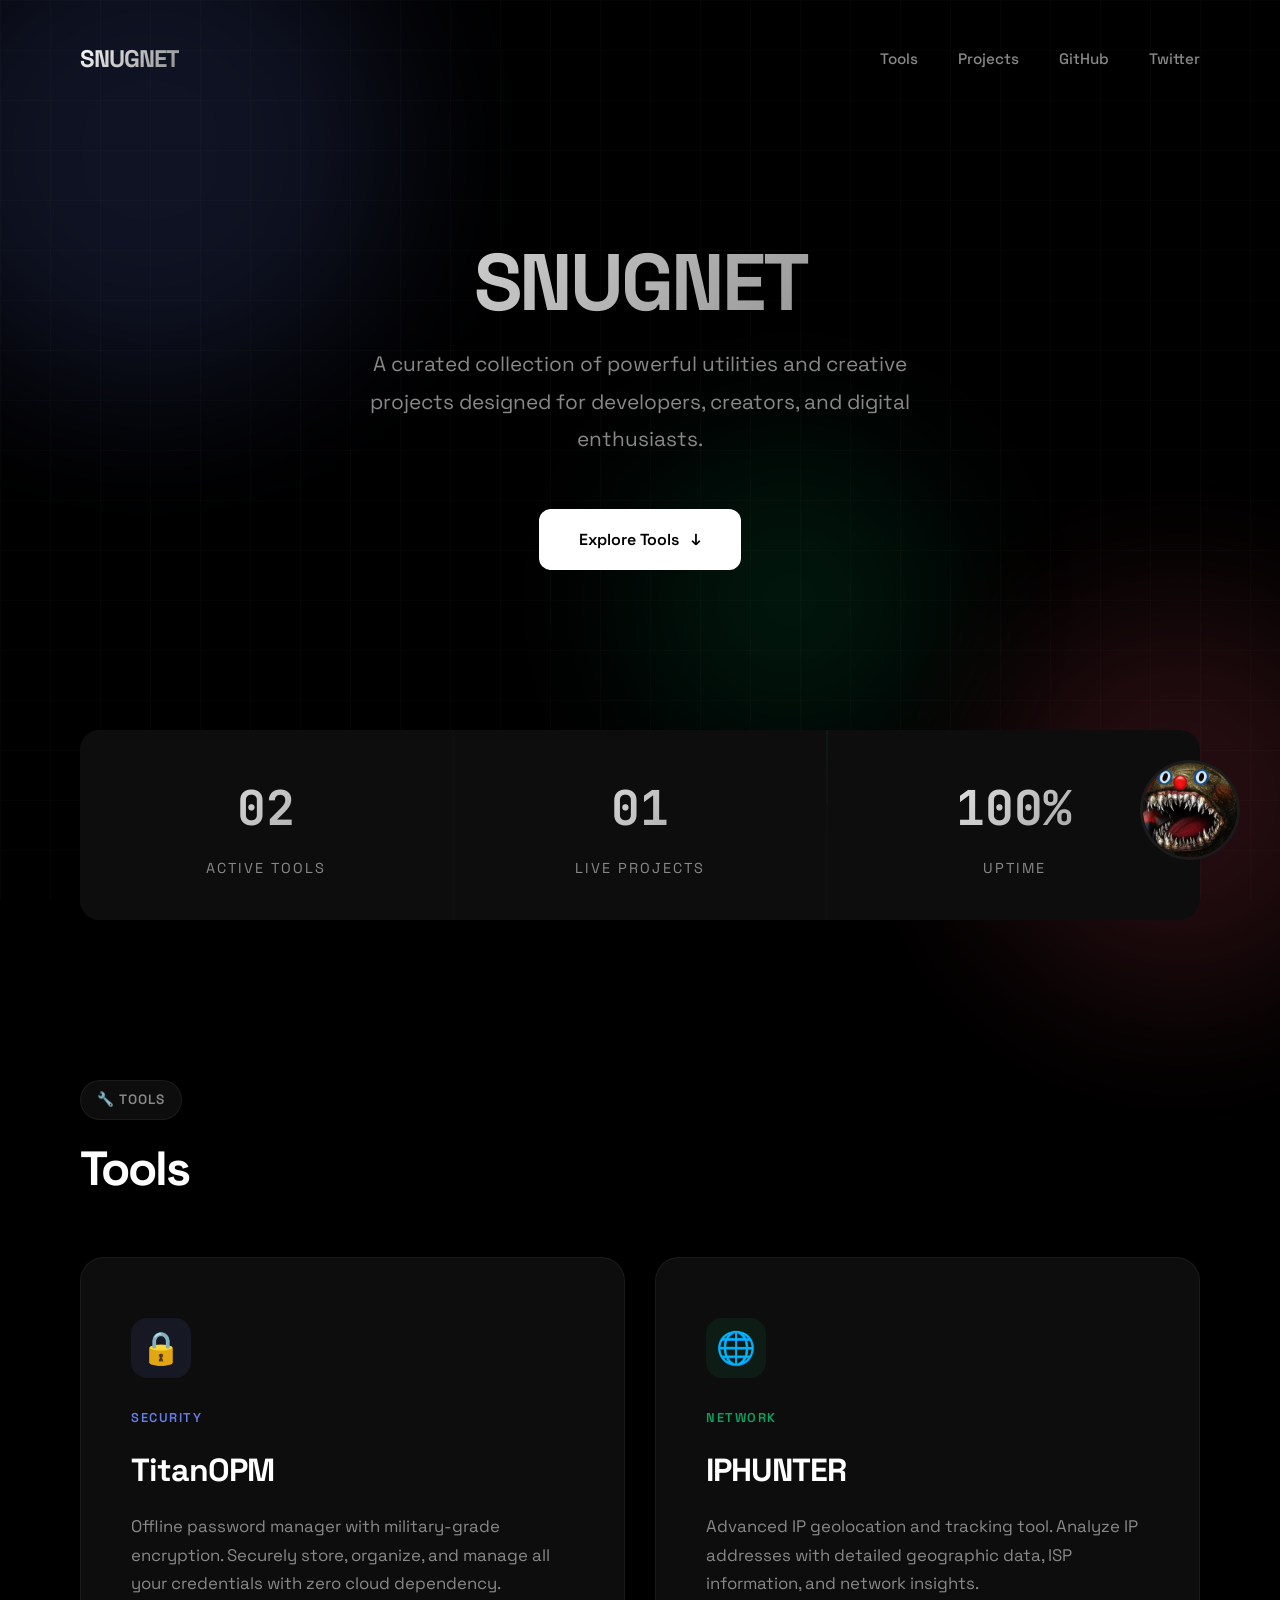
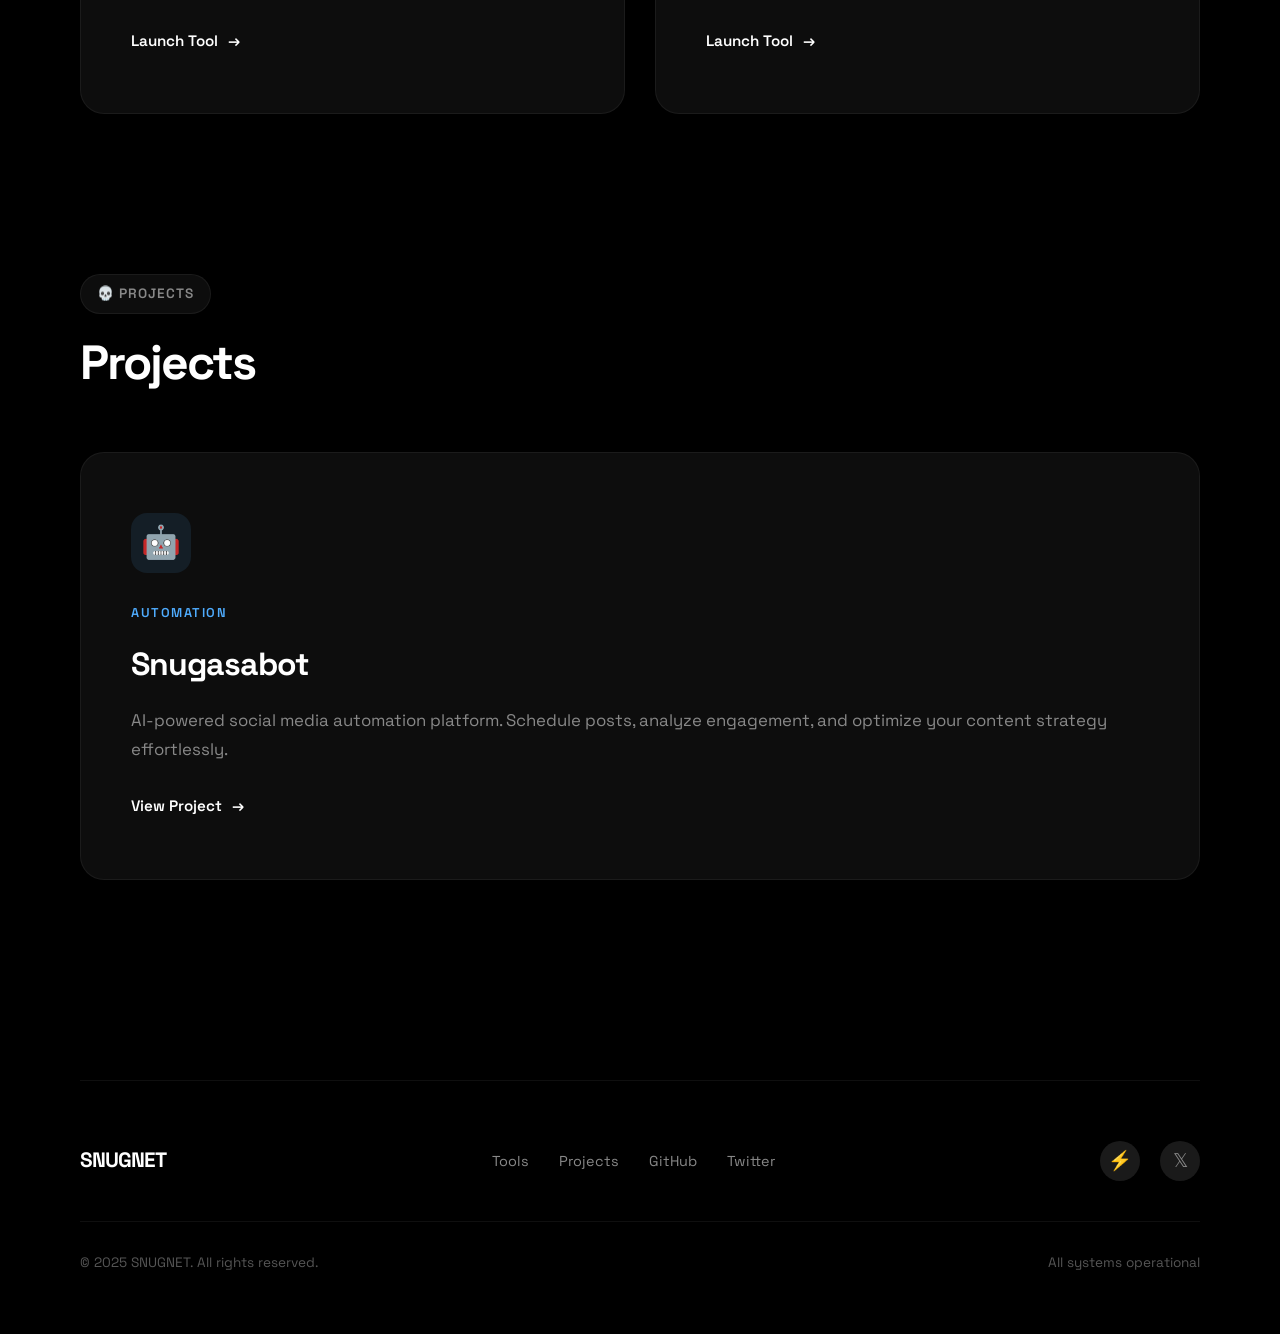
==== index.html @ 14416cef "Initial commit - Snugnet launch" ====
<!DOCTYPE html>
<html lang="en">
<head>
    <meta charset="UTF-8">
    <meta name="viewport" content="width=device-width, initial-scale=1.0">
    <title>SNUGNET</title>
    <link rel="preconnect" href="https://fonts.googleapis.com">
    <link rel="preconnect" href="https://fonts.gstatic.com" crossorigin>
    <link href="https://fonts.googleapis.com/css2?family=Space+Grotesk:wght@300;400;500;600;700&family=JetBrains+Mono:wght@400;600&display=swap" rel="stylesheet">
    <style>
        * {
            margin: 0;
            padding: 0;
            box-sizing: border-box;
        }

        :root {
            --bg: #000000;
            --surface: #0d0d0d;
            --surface-light: #1a1a1a;
            --border: rgba(255, 255, 255, 0.06);
            --text-primary: #ffffff;
            --text-secondary: #888888;
            --text-tertiary: #555555;
            --gradient-blue: linear-gradient(135deg, #667eea 0%, #764ba2 100%);
            --gradient-green: linear-gradient(135deg, #0ba360 0%, #3cba92 100%);
            --gradient-pink: linear-gradient(135deg, #f093fb 0%, #f5576c 100%);
            --gradient-purple: linear-gradient(135deg, #4facfe 0%, #00f2fe 100%);
        }

        @keyframes fadeIn {
            from { opacity: 0; transform: translateY(20px); }
            to { opacity: 1; transform: translateY(0); }
        }

        @keyframes float {
            0%, 100% { transform: translateY(0px); }
            50% { transform: translateY(-15px); }
        }

        @keyframes shimmer {
            0% { background-position: -1000px 0; }
            100% { background-position: 1000px 0; }
        }

        @keyframes spin {
            from { transform: rotate(0deg); }
            to { transform: rotate(360deg); }
        }

        @keyframes pulse {
            0%, 100% { opacity: 1; }
            50% { opacity: 0.5; }
        }

        html {
            scroll-behavior: smooth;
        }

        body {
            font-family: 'Space Grotesk', -apple-system, BlinkMacSystemFont, sans-serif;
            background: var(--bg);
            color: var(--text-primary);
            line-height: 1.6;
            overflow-x: hidden;
            position: relative;
        }

        /* Gradient orbs background */
        .orb {
            position: fixed;
            border-radius: 50%;
            filter: blur(80px);
            opacity: 0.15;
            pointer-events: none;
            z-index: 0;
        }

        .orb-1 {
            width: 500px;
            height: 500px;
            background: #667eea;
            top: -100px;
            left: -100px;
        }

        .orb-2 {
            width: 400px;
            height: 400px;
            background: #f5576c;
            bottom: -100px;
            right: -100px;
        }

        .orb-3 {
            width: 300px;
            height: 300px;
            background: #0ba360;
            top: 50%;
            left: 50%;
            transform: translate(-50%, -50%);
        }

        /* Grid pattern */
        body::before {
            content: '';
            position: fixed;
            top: 0;
            left: 0;
            width: 100%;
            height: 100%;
            background-image: 
                linear-gradient(rgba(255, 255, 255, 0.02) 1px, transparent 1px),
                linear-gradient(90deg, rgba(255, 255, 255, 0.02) 1px, transparent 1px);
            background-size: 50px 50px;
            pointer-events: none;
            z-index: 1;
        }

        .container {
            max-width: 1200px;
            margin: 0 auto;
            padding: 0 40px;
            position: relative;
            z-index: 2;
        }

        /* Navigation */
        nav {
            padding: 40px 0;
            display: flex;
            justify-content: space-between;
            align-items: center;
            animation: fadeIn 0.6s ease;
        }

        .nav-logo {
            font-size: 1.5rem;
            font-weight: 700;
            letter-spacing: -1px;
            background: linear-gradient(135deg, #ffffff 0%, #888888 100%);
            -webkit-background-clip: text;
            -webkit-text-fill-color: transparent;
        }

        .nav-links {
            display: flex;
            gap: 40px;
            list-style: none;
        }

        .nav-links a {
            color: var(--text-secondary);
            text-decoration: none;
            font-size: 0.95rem;
            font-weight: 500;
            transition: color 0.3s ease;
            position: relative;
        }

        .nav-links a::after {
            content: '';
            position: absolute;
            bottom: -5px;
            left: 0;
            width: 0;
            height: 2px;
            background: var(--text-primary);
            transition: width 0.3s ease;
        }

        .nav-links a:hover {
            color: var(--text-primary);
        }

        .nav-links a:hover::after {
            width: 100%;
        }

        /* Hero Section */
        .hero {
            text-align: center;
            padding: 120px 0 80px;
            animation: fadeIn 0.8s ease;
        }

        .hero-title {
            font-size: 5rem;
            font-weight: 700;
            letter-spacing: -3px;
            margin-bottom: 20px;
            background: linear-gradient(135deg, #ffffff 0%, #666666 100%);
            -webkit-background-clip: text;
            -webkit-text-fill-color: transparent;
            line-height: 1.1;
        }

        .hero-subtitle {
            font-size: 1.3rem;
            color: var(--text-secondary);
            font-weight: 400;
            max-width: 600px;
            margin: 0 auto 50px;
            line-height: 1.8;
        }

        .hero-cta {
            display: inline-flex;
            align-items: center;
            gap: 12px;
            padding: 18px 40px;
            background: var(--text-primary);
            color: var(--bg);
            text-decoration: none;
            font-weight: 600;
            font-size: 1rem;
            border-radius: 12px;
            transition: all 0.3s ease;
            position: relative;
            overflow: hidden;
        }

        .hero-cta::before {
            content: '';
            position: absolute;
            top: 0;
            left: -100%;
            width: 100%;
            height: 100%;
            background: linear-gradient(90deg, transparent, rgba(255,255,255,0.3), transparent);
            transition: left 0.5s ease;
        }

        .hero-cta:hover::before {
            left: 100%;
        }

        .hero-cta:hover {
            transform: translateY(-2px);
            box-shadow: 0 10px 40px rgba(255, 255, 255, 0.3);
        }

        /* Stats Bar */
        .stats {
            display: grid;
            grid-template-columns: repeat(3, 1fr);
            gap: 2px;
            background: var(--border);
            border-radius: 20px;
            overflow: hidden;
            margin: 80px 0;
        }

        .stat {
            background: var(--surface);
            padding: 40px;
            text-align: center;
        }

        .stat-number {
            font-size: 3rem;
            font-weight: 700;
            background: linear-gradient(135deg, #ffffff 0%, #888888 100%);
            -webkit-background-clip: text;
            -webkit-text-fill-color: transparent;
            margin-bottom: 10px;
            font-family: 'JetBrains Mono', monospace;
        }

        .stat-label {
            font-size: 0.9rem;
            color: var(--text-secondary);
            text-transform: uppercase;
            letter-spacing: 2px;
        }

        /* Section */
        .section {
            padding: 80px 0;
            animation: fadeIn 1s ease;
        }

        .section-header {
            margin-bottom: 60px;
        }

        .section-label {
            display: inline-block;
            padding: 8px 16px;
            background: rgba(255, 255, 255, 0.05);
            border: 1px solid var(--border);
            border-radius: 20px;
            font-size: 0.85rem;
            font-weight: 600;
            text-transform: uppercase;
            letter-spacing: 1px;
            margin-bottom: 20px;
            color: var(--text-secondary);
        }

        .section-title {
            font-size: 3rem;
            font-weight: 700;
            letter-spacing: -2px;
            margin-bottom: 20px;
            line-height: 1.2;
        }

        .section-description {
            font-size: 1.2rem;
            color: var(--text-secondary);
            max-width: 700px;
            line-height: 1.8;
        }

        /* Grid */
        .grid {
            display: grid;
            grid-template-columns: repeat(auto-fit, minmax(450px, 1fr));
            gap: 30px;
        }

        /* Premium Cards */
        .card {
            position: relative;
            background: var(--surface);
            border: 1px solid var(--border);
            border-radius: 24px;
            padding: 60px 50px;
            transition: all 0.4s cubic-bezier(0.4, 0, 0.2, 1);
            overflow: hidden;
            cursor: pointer;
        }

        /* Card gradient overlay */
        .card::before {
            content: '';
            position: absolute;
            top: 0;
            left: 0;
            width: 100%;
            height: 100%;
            background: linear-gradient(135deg, transparent 0%, rgba(255, 255, 255, 0.03) 100%);
            opacity: 0;
            transition: opacity 0.4s ease;
        }

        .card:hover::before {
            opacity: 1;
        }

        /* Card shine effect */
        .card::after {
            content: '';
            position: absolute;
            top: -50%;
            right: -50%;
            width: 200%;
            height: 200%;
            background: linear-gradient(45deg, transparent 30%, rgba(255, 255, 255, 0.05) 50%, transparent 70%);
            transform: translateX(-100%);
            transition: transform 0.6s ease;
        }

        .card:hover::after {
            transform: translateX(0);
        }

        .card:hover {
            transform: translateY(-8px);
            border-color: rgba(255, 255, 255, 0.15);
            box-shadow: 0 30px 80px rgba(0, 0, 0, 0.3);
        }

        /* Card gradient accents */
        .card-accent {
            position: absolute;
            top: 0;
            left: 0;
            width: 100%;
            height: 4px;
            opacity: 0;
            transition: opacity 0.4s ease;
        }

        .card:hover .card-accent {
            opacity: 1;
        }

        .card:nth-child(1) .card-accent { background: var(--gradient-blue); }
        .card:nth-child(2) .card-accent { background: var(--gradient-green); }
        #snugglebug-card .card-accent { background: var(--gradient-pink); }
        #snugasabot-card .card-accent { background: var(--gradient-purple); }

        .card-icon {
            width: 60px;
            height: 60px;
            border-radius: 16px;
            display: flex;
            align-items: center;
            justify-content: center;
            font-size: 2rem;
            margin-bottom: 30px;
            position: relative;
            z-index: 2;
        }

        .card:nth-child(1) .card-icon { background: rgba(102, 126, 234, 0.1); }
        .card:nth-child(2) .card-icon { background: rgba(11, 163, 96, 0.1); }
        #snugglebug-card .card-icon { background: rgba(245, 87, 108, 0.1); }
        #snugasabot-card .card-icon { background: rgba(79, 172, 254, 0.1); }

        .card-category {
            font-size: 0.8rem;
            font-weight: 600;
            text-transform: uppercase;
            letter-spacing: 1.5px;
            margin-bottom: 16px;
            position: relative;
            z-index: 2;
        }

        .card:nth-child(1) .card-category { color: #667eea; }
        .card:nth-child(2) .card-category { color: #0ba360; }
        #snugglebug-card .card-category { color: #f5576c; }
        #snugasabot-card .card-category { color: #4facfe; }

        .card h3 {
            font-size: 2rem;
            font-weight: 700;
            letter-spacing: -1px;
            margin-bottom: 16px;
            position: relative;
            z-index: 2;
        }

        .card p {
            font-size: 1.05rem;
            line-height: 1.7;
            color: var(--text-secondary);
            margin-bottom: 30px;
            position: relative;
            z-index: 2;
        }

        .card-link {
            display: inline-flex;
            align-items: center;
            gap: 10px;
            color: var(--text-primary);
            text-decoration: none;
            font-weight: 600;
            font-size: 0.95rem;
            position: relative;
            z-index: 2;
            transition: gap 0.3s ease;
        }

        .card-link:hover {
            gap: 15px;
        }

        .card-arrow {
            transition: transform 0.3s ease;
        }

        .card-link:hover .card-arrow {
            transform: translateX(4px);
        }

        /* Floating mascot */
        .mascot-wrapper {
            position: fixed;
            bottom: 40px;
            right: 40px;
            z-index: 1000;
        }

        .mascot {
            width: 100px;
            height: 100px;
            border-radius: 50%;
            border: 3px solid var(--border);
            background: var(--surface);
            cursor: pointer;
            transition: all 0.3s ease;
            animation: float 6s ease-in-out infinite;
            display: block;
        }

        .mascot:hover {
            transform: scale(1.1) rotate(5deg);
            border-color: rgba(255, 255, 255, 0.2);
            box-shadow: 0 20px 60px rgba(0, 0, 0, 0.5);
        }

        /* Footer */
        footer {
            border-top: 1px solid var(--border);
            padding: 60px 0;
            margin-top: 120px;
        }

        .footer-content {
            display: flex;
            justify-content: space-between;
            align-items: center;
            flex-wrap: wrap;
            gap: 30px;
        }

        .footer-logo {
            font-size: 1.3rem;
            font-weight: 700;
            letter-spacing: -1px;
        }

        .footer-links {
            display: flex;
            gap: 30px;
            list-style: none;
        }

        .footer-links a {
            color: var(--text-secondary);
            text-decoration: none;
            font-size: 0.9rem;
            transition: color 0.3s ease;
        }

        .footer-links a:hover {
            color: var(--text-primary);
        }

        .footer-social {
            display: flex;
            gap: 20px;
        }

        .footer-social a {
            width: 40px;
            height: 40px;
            border-radius: 50%;
            background: var(--surface-light);
            display: flex;
            align-items: center;
            justify-content: center;
            color: var(--text-secondary);
            text-decoration: none;
            transition: all 0.3s ease;
            font-size: 1.2rem;
        }

        .footer-social a:hover {
            background: var(--text-primary);
            color: var(--bg);
            transform: translateY(-3px);
        }

        .footer-bottom {
            margin-top: 40px;
            padding-top: 30px;
            border-top: 1px solid var(--border);
            display: flex;
            justify-content: space-between;
            align-items: center;
            font-size: 0.85rem;
            color: var(--text-tertiary);
        }

        /* Responsive */
        @media (max-width: 1024px) {
            .grid {
                grid-template-columns: 1fr;
            }

            .stats {
                grid-template-columns: 1fr;
            }
        }

        @media (max-width: 768px) {
            .container {
                padding: 0 20px;
            }

            .hero {
                padding: 80px 0 60px;
            }

            .hero-title {
                font-size: 2.5rem;
            }

            .hero-subtitle {
                font-size: 1.1rem;
            }

            .section-title {
                font-size: 2rem;
            }

            .card {
                padding: 40px 30px;
            }

            .nav-links {
                display: none;
            }

            .mascot-wrapper {
                bottom: 20px;
                right: 20px;
            }

            .mascot {
                width: 70px;
                height: 70px;
            }

            .footer-content {
                flex-direction: column;
                text-align: center;
            }

            .footer-bottom {
                flex-direction: column;
                gap: 10px;
            }
        }

        /* Smooth scroll */
        html {
            scroll-padding-top: 100px;
        }
    </style>
</head>
<body>
    <div class="orb orb-1"></div>
    <div class="orb orb-2"></div>
    <div class="orb orb-3"></div>

    <div class="container">
        <nav>
            <div class="nav-logo">SNUGNET</div>
            <ul class="nav-links">
                <li><a href="#tools">Tools</a></li>
                <li><a href="#projects">Projects</a></li>
                <li><a href="https://github.com/orcatane" target="_blank">GitHub</a></li>
                <li><a href="https://twitter.com/snugnet" target="_blank">Twitter</a></li>
            </ul>
        </nav>

        <section class="hero">
            <h1 class="hero-title">SNUGNET</h1>
            <p class="hero-subtitle">A curated collection of powerful utilities and creative projects designed for developers, creators, and digital enthusiasts.</p>
            <a href="#tools" class="hero-cta">
                Explore Tools
                <span>↓</span>
            </a>
        </section>

        <div class="stats">
            <div class="stat">
                <div class="stat-number">02</div>
                <div class="stat-label">Active Tools</div>
            </div>
            <div class="stat">
                <div class="stat-number">01</div>
                <div class="stat-label">Live Projects</div>
            </div>
            <div class="stat">
                <div class="stat-number">100%</div>
                <div class="stat-label">Uptime</div>
            </div>
        </div>

        <section id="tools" class="section">
            <div class="section-header">
                <span class="section-label">🔧 Tools</span>
                <h2 class="section-title">Tools</h2>
            </div>
            <div class="grid">
                <div class="card">
                    <div class="card-accent"></div>
                    <div class="card-icon">🔒</div>
                    <div class="card-category">Security</div>
                    <h3>TitanOPM</h3>
                    <p>Offline password manager with military-grade encryption. Securely store, organize, and manage all your credentials with zero cloud dependency.</p>
                    <a href="tools/TitanOPM/titanOPM.html" class="card-link">
                        Launch Tool
                        <span class="card-arrow">→</span>
                    </a>
                </div>
                <div class="card">
                    <div class="card-accent"></div>
                    <div class="card-icon">🌐</div>
                    <div class="card-category">Network</div>
                    <h3>IPHUNTER</h3>
                    <p>Advanced IP geolocation and tracking tool. Analyze IP addresses with detailed geographic data, ISP information, and network insights.</p>
                    <a href="tools/iphunter.html" class="card-link">
                        Launch Tool
                        <span class="card-arrow">→</span>
                    </a>
                </div>
            </div>
        </section>

        <section id="projects" class="section">
            <div class="section-header">
                <span class="section-label">💀 Projects</span>
                <h2 class="section-title">Projects</h2>
            </div>
            <div class="grid">
                <div class="card" id="snugasabot-card">
                    <div class="card-accent"></div>
                    <div class="card-icon">🤖</div>
                    <div class="card-category">Automation</div>
                    <h3>Snugasabot</h3>
                    <p>AI-powered social media automation platform. Schedule posts, analyze engagement, and optimize your content strategy effortlessly.</p>
                    <a href="https://twitter.com/snugasabot" target="_blank" class="card-link">
                        View Project
                        <span class="card-arrow">→</span>
                    </a>
                </div>
            </div>
        </section>

        <footer>
            <div class="footer-content">
                <div class="footer-logo">SNUGNET</div>
                <ul class="footer-links">
                    <li><a href="#tools">Tools</a></li>
                    <li><a href="#projects">Projects</a></li>
                    <li><a href="https://github.com/orcatane" target="_blank">GitHub</a></li>
                    <li><a href="https://twitter.com/snugnet" target="_blank">Twitter</a></li>
                </ul>
                <div class="footer-social">
                    <a href="https://github.com/orcatane" target="_blank" aria-label="GitHub">⚡</a>
                    <a href="https://twitter.com/snugnet" target="_blank" aria-label="Twitter">𝕏</a>
                </div>
            </div>
            <div class="footer-bottom">
                <p>&copy; 2025 SNUGNET. All rights reserved.</p>
                <p>All systems operational</p>
            </div>
        </footer>
    </div>

    <div class="mascot-wrapper">
        <a href="https://twitter.com/snugnet" target="_blank">
            <img src="images/mascot.jpg" alt="Mascot" class="mascot">
        </a>
    </div>

    <script>
        // Smooth scroll for anchor links
        document.querySelectorAll('a[href^="#"]').forEach(anchor => {
            anchor.addEventListener('click', function (e) {
                e.preventDefault();
                const target = document.querySelector(this.getAttribute('href'));
                if (target) {
                    target.scrollIntoView({
                        behavior: 'smooth',
                        block: 'start'
                    });
                }
            });
        });

        // Parallax effect on mouse move
        let mouseX = 0;
        let mouseY = 0;
        
        document.addEventListener('mousemove', (e) => {
            mouseX = e.clientX / window.innerWidth - 0.5;
            mouseY = e.clientY / window.innerHeight - 0.5;
        });

        function animateOrbs() {
            const orbs = document.querySelectorAll('.orb');
            orbs.forEach((orb, index) => {
                const speed = (index + 1) * 20;
                const x = mouseX * speed;
                const y = mouseY * speed;
                orb.style.transform = `translate(${x}px, ${y}px)`;
            });
            requestAnimationFrame(animateOrbs);
        }

        animateOrbs();

        // Card tilt effect
        const cards = document.querySelectorAll('.card');
        
        cards.forEach(card => {
            card.addEventListener('mousemove', (e) => {
                const rect = card.getBoundingClientRect();
                const x = e.clientX - rect.left;
                const y = e.clientY - rect.top;
                
                const centerX = rect.width / 2;
                const centerY = rect.height / 2;
                
                const rotateX = (y - centerY) / 20;
                const rotateY = (centerX - x) / 20;
                
                card.style.transform = `perspective(1000px) rotateX(${rotateX}deg) rotateY(${rotateY}deg) translateY(-8px)`;
            });
            
            card.addEventListener('mouseleave', () => {
                card.style.transform = '';
            });
        });

        // Fade in on scroll
        const observerOptions = {
            threshold: 0.1,
            rootMargin: '0px 0px -100px 0px'
        };

        const observer = new IntersectionObserver((entries) => {
            entries.forEach(entry => {
                if (entry.isIntersecting) {
                    entry.target.style.opacity = '1';
                    entry.target.style.transform = 'translateY(0)';
                }
            });
        }, observerOptions);

        document.querySelectorAll('.card, .section').forEach(el => {
            el.style.opacity = '0';
            el.style.transform = 'translateY(20px)';
            el.style.transition = 'opacity 0.6s ease, transform 0.6s ease';
            observer.observe(el);
        });
    </script>
</body>
</html>
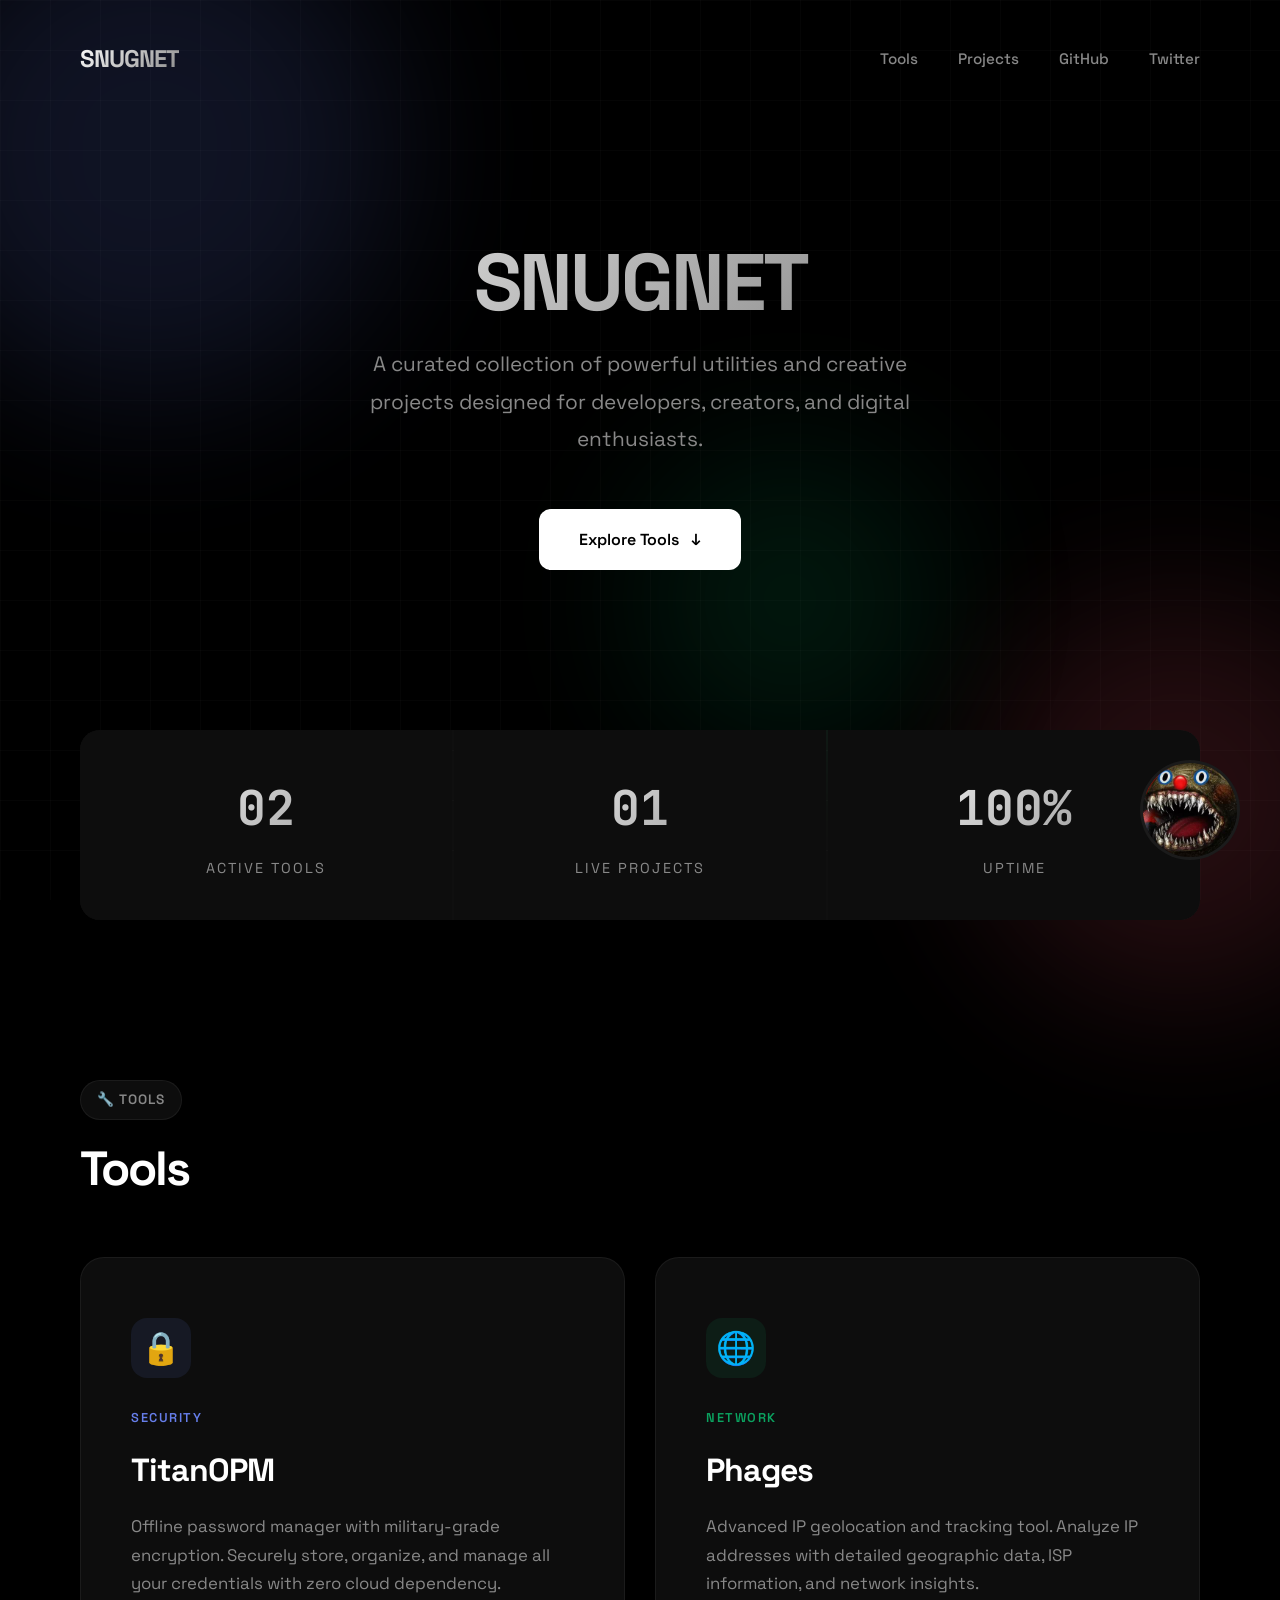
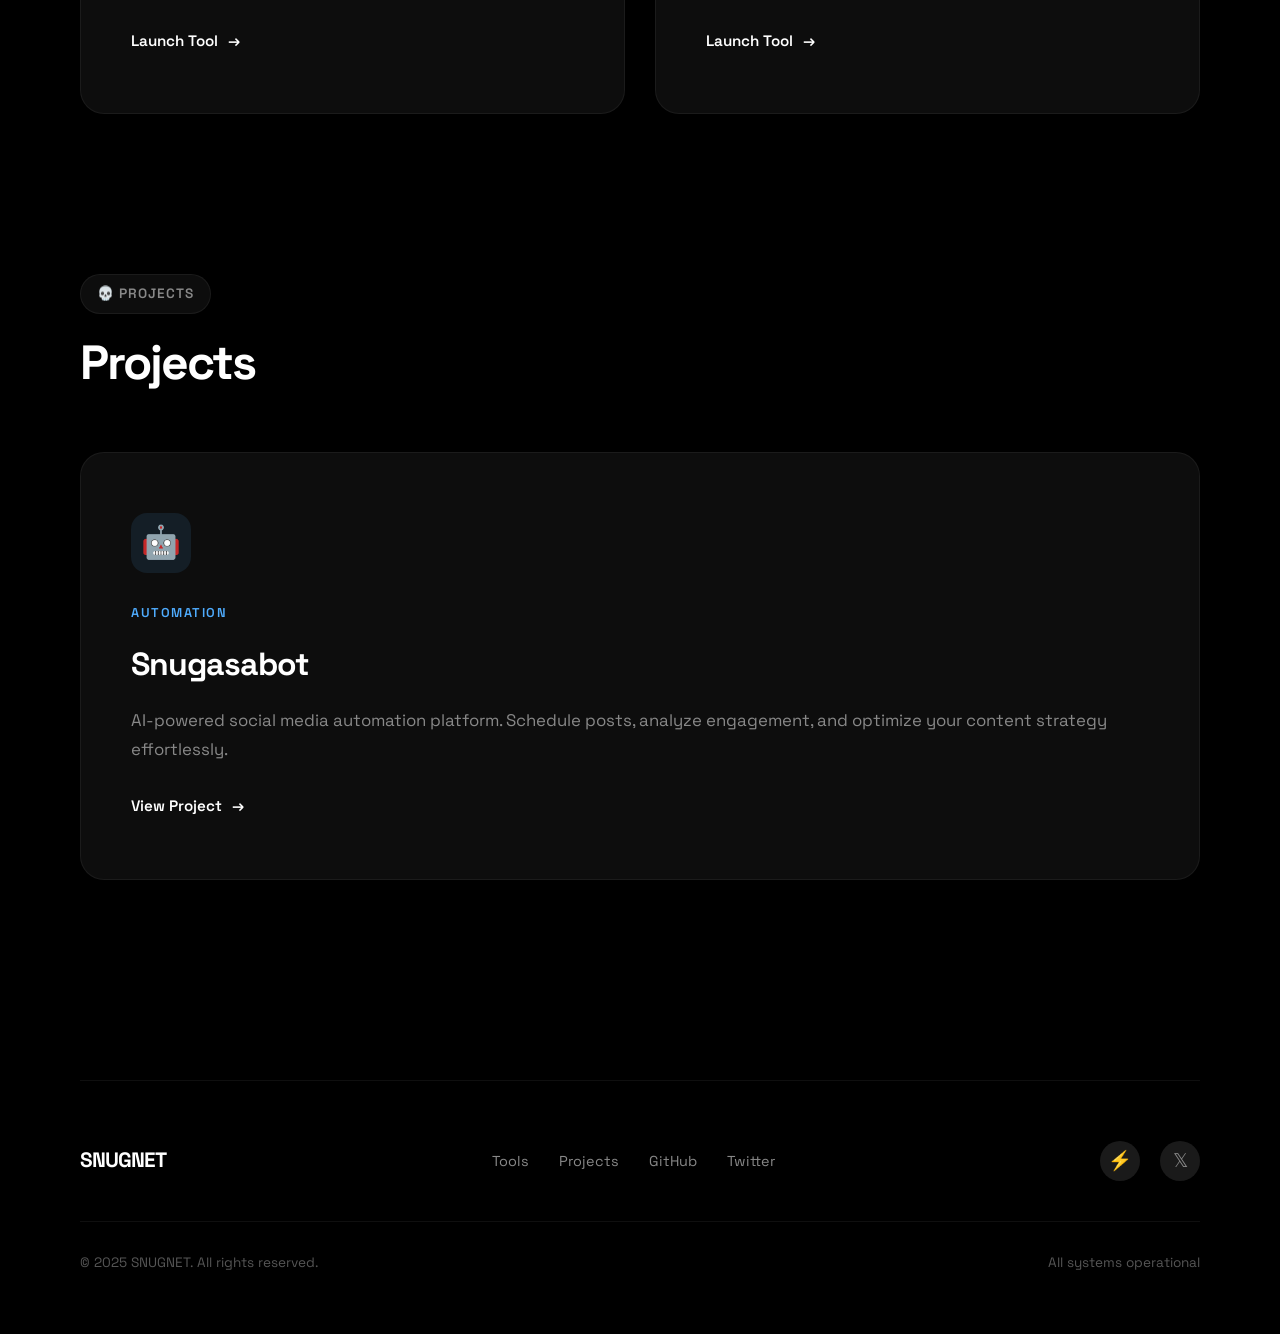
==== commit a894d76e: "Rename IPHUNTER to Phages" ====
--- a/index.html
+++ b/index.html
@@ -696,9 +696,9 @@
                     <div class="card-accent"></div>
                     <div class="card-icon">🌐</div>
                     <div class="card-category">Network</div>
-                    <h3>IPHUNTER</h3>
+                    <h3>Phages</h3>
                     <p>Advanced IP geolocation and tracking tool. Analyze IP addresses with detailed geographic data, ISP information, and network insights.</p>
-                    <a href="tools/iphunter.html" class="card-link">
+                    <a href="tools/phages.html" class="card-link">
                         Launch Tool
                         <span class="card-arrow">→</span>
                     </a>
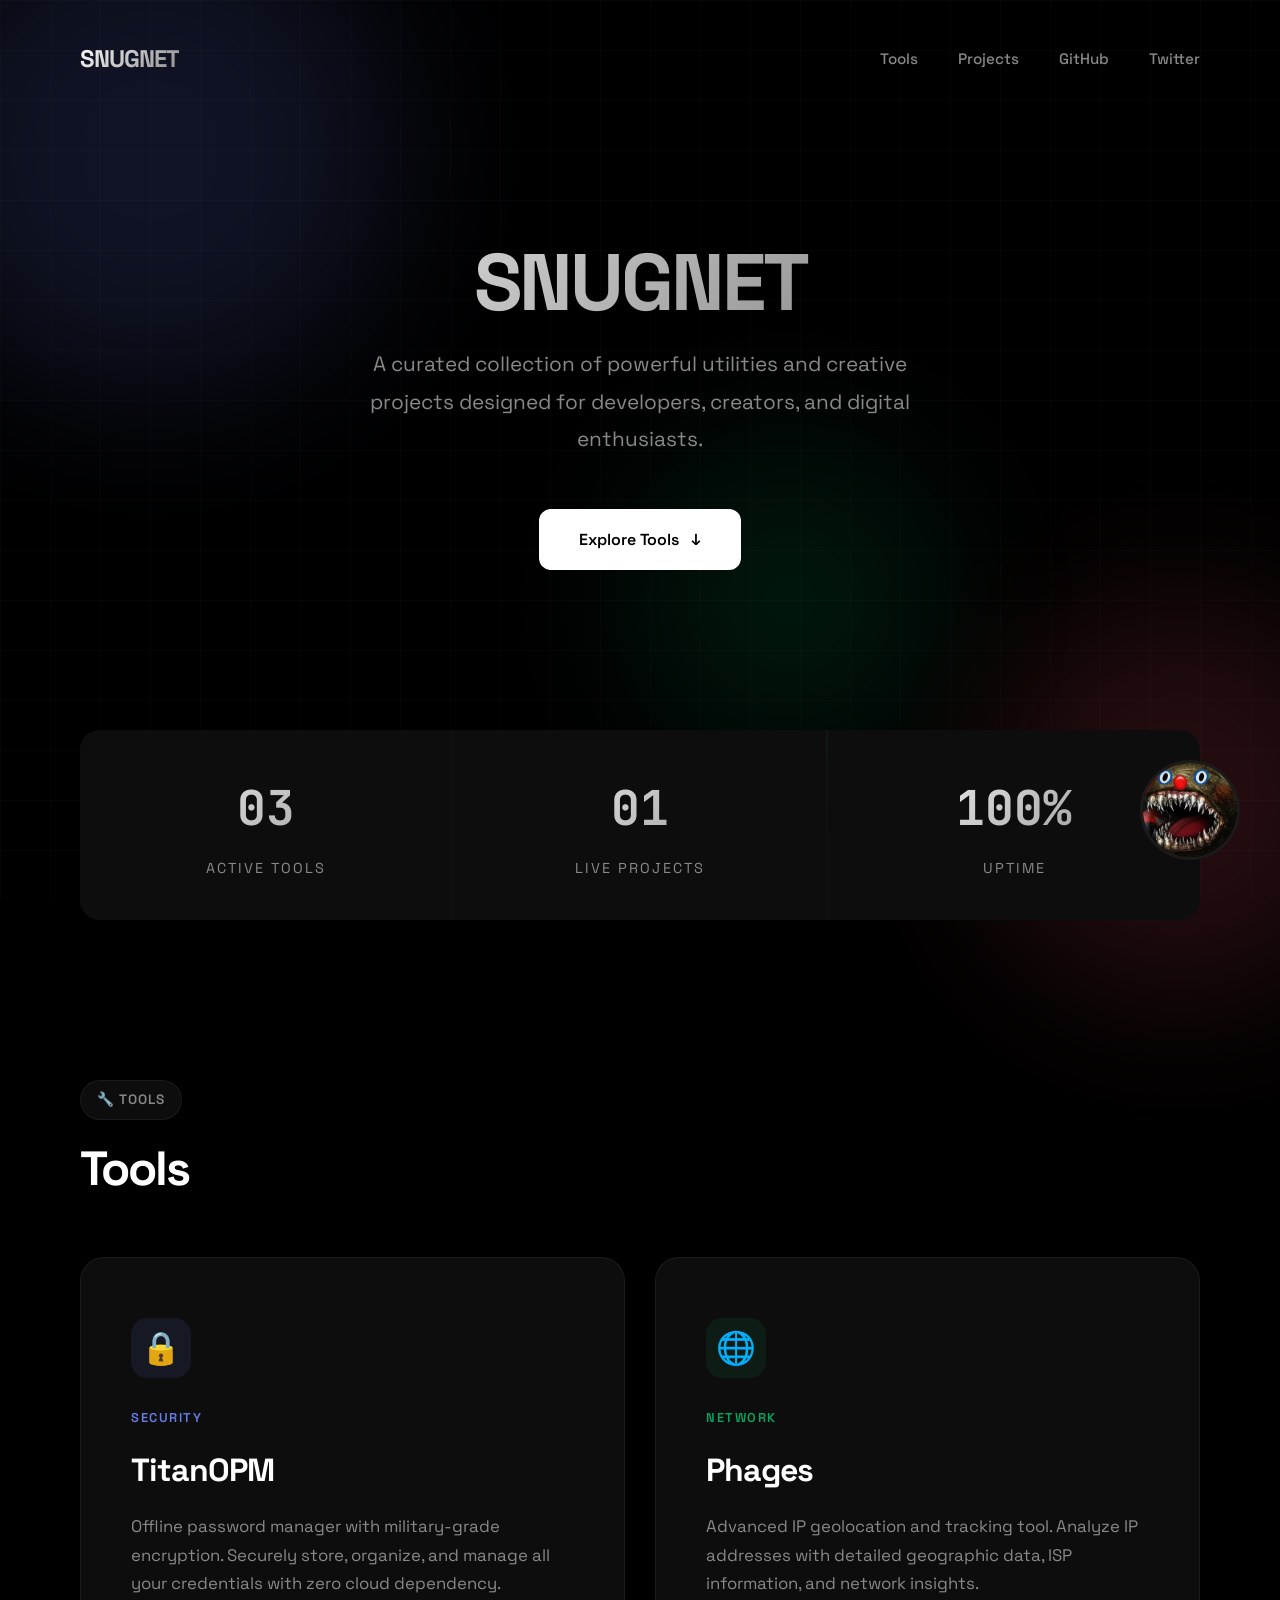
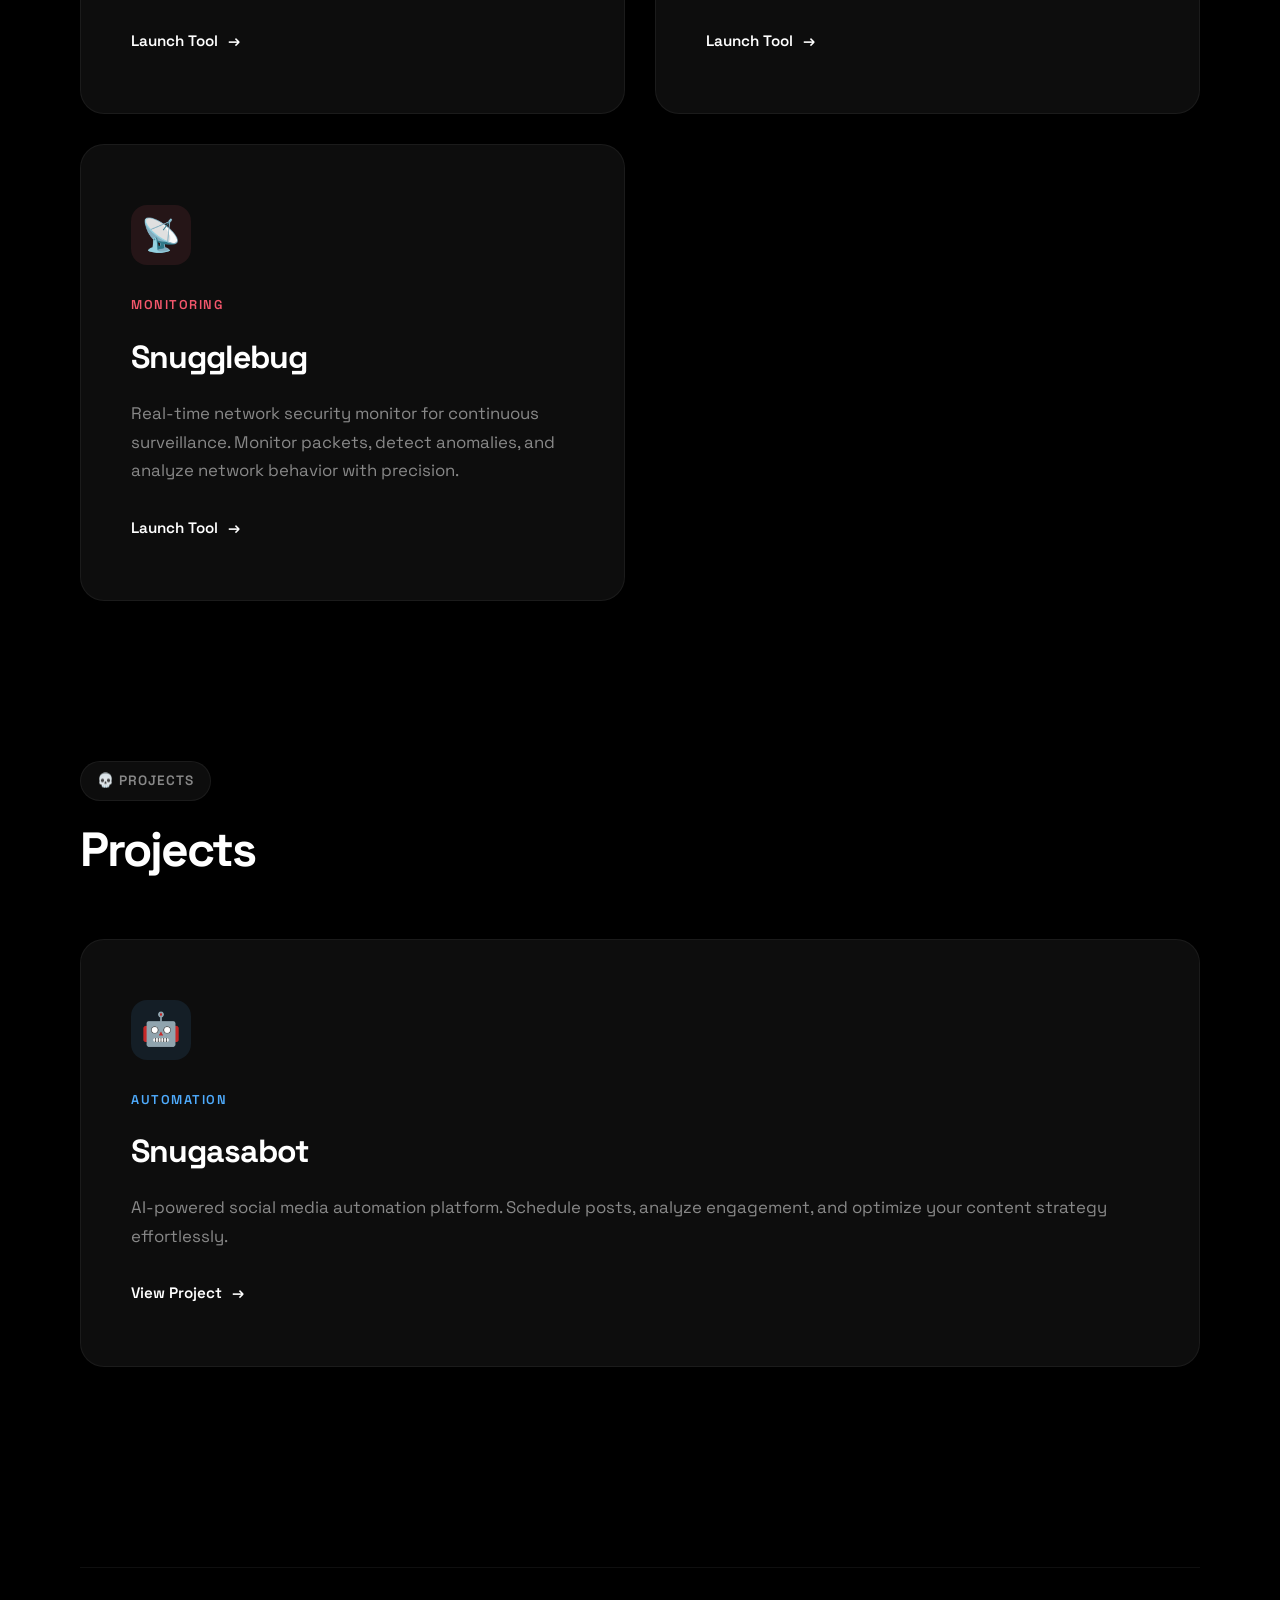
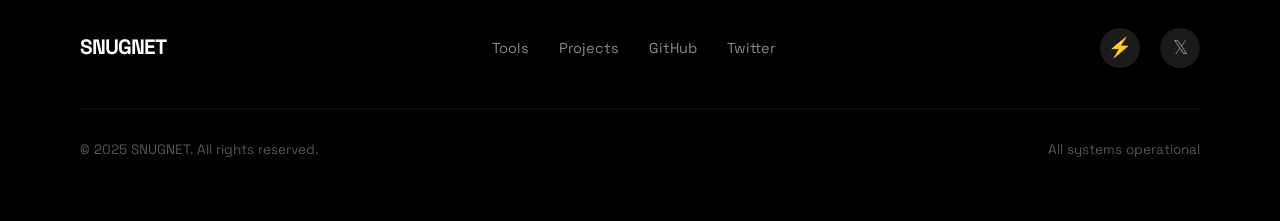
==== commit cc7c89f3: "Initial commit - Snugnet site with all tools" ====
--- a/index.html
+++ b/index.html
@@ -389,7 +389,7 @@
 
         .card:nth-child(1) .card-accent { background: var(--gradient-blue); }
         .card:nth-child(2) .card-accent { background: var(--gradient-green); }
-        #snugglebug-card .card-accent { background: var(--gradient-pink); }
+        .card:nth-child(3) .card-accent { background: var(--gradient-pink); }
         #snugasabot-card .card-accent { background: var(--gradient-purple); }
 
         .card-icon {
@@ -407,7 +407,7 @@
 
         .card:nth-child(1) .card-icon { background: rgba(102, 126, 234, 0.1); }
         .card:nth-child(2) .card-icon { background: rgba(11, 163, 96, 0.1); }
-        #snugglebug-card .card-icon { background: rgba(245, 87, 108, 0.1); }
+        .card:nth-child(3) .card-icon { background: rgba(245, 87, 108, 0.1); }
         #snugasabot-card .card-icon { background: rgba(79, 172, 254, 0.1); }
 
         .card-category {
@@ -422,7 +422,7 @@
 
         .card:nth-child(1) .card-category { color: #667eea; }
         .card:nth-child(2) .card-category { color: #0ba360; }
-        #snugglebug-card .card-category { color: #f5576c; }
+        .card:nth-child(3) .card-category { color: #f5576c; }
         #snugasabot-card .card-category { color: #4facfe; }
 
         .card h3 {
@@ -662,7 +662,7 @@
 
         <div class="stats">
             <div class="stat">
-                <div class="stat-number">02</div>
+                <div class="stat-number">03</div>
                 <div class="stat-label">Active Tools</div>
             </div>
             <div class="stat">
@@ -703,6 +703,17 @@
                         <span class="card-arrow">→</span>
                     </a>
                 </div>
+                <div class="card">
+                    <div class="card-accent"></div>
+                    <div class="card-icon">📡</div>
+                    <div class="card-category">Monitoring</div>
+                    <h3>Snugglebug</h3>
+                    <p>Real-time network security monitor for continuous surveillance. Monitor packets, detect anomalies, and analyze network behavior with precision.</p>
+                    <a href="tools/Snugglebug/snugglebug.html" class="card-link">
+                        Launch Tool
+                        <span class="card-arrow">→</span>
+                    </a>
+                </div>
             </div>
         </section>
 
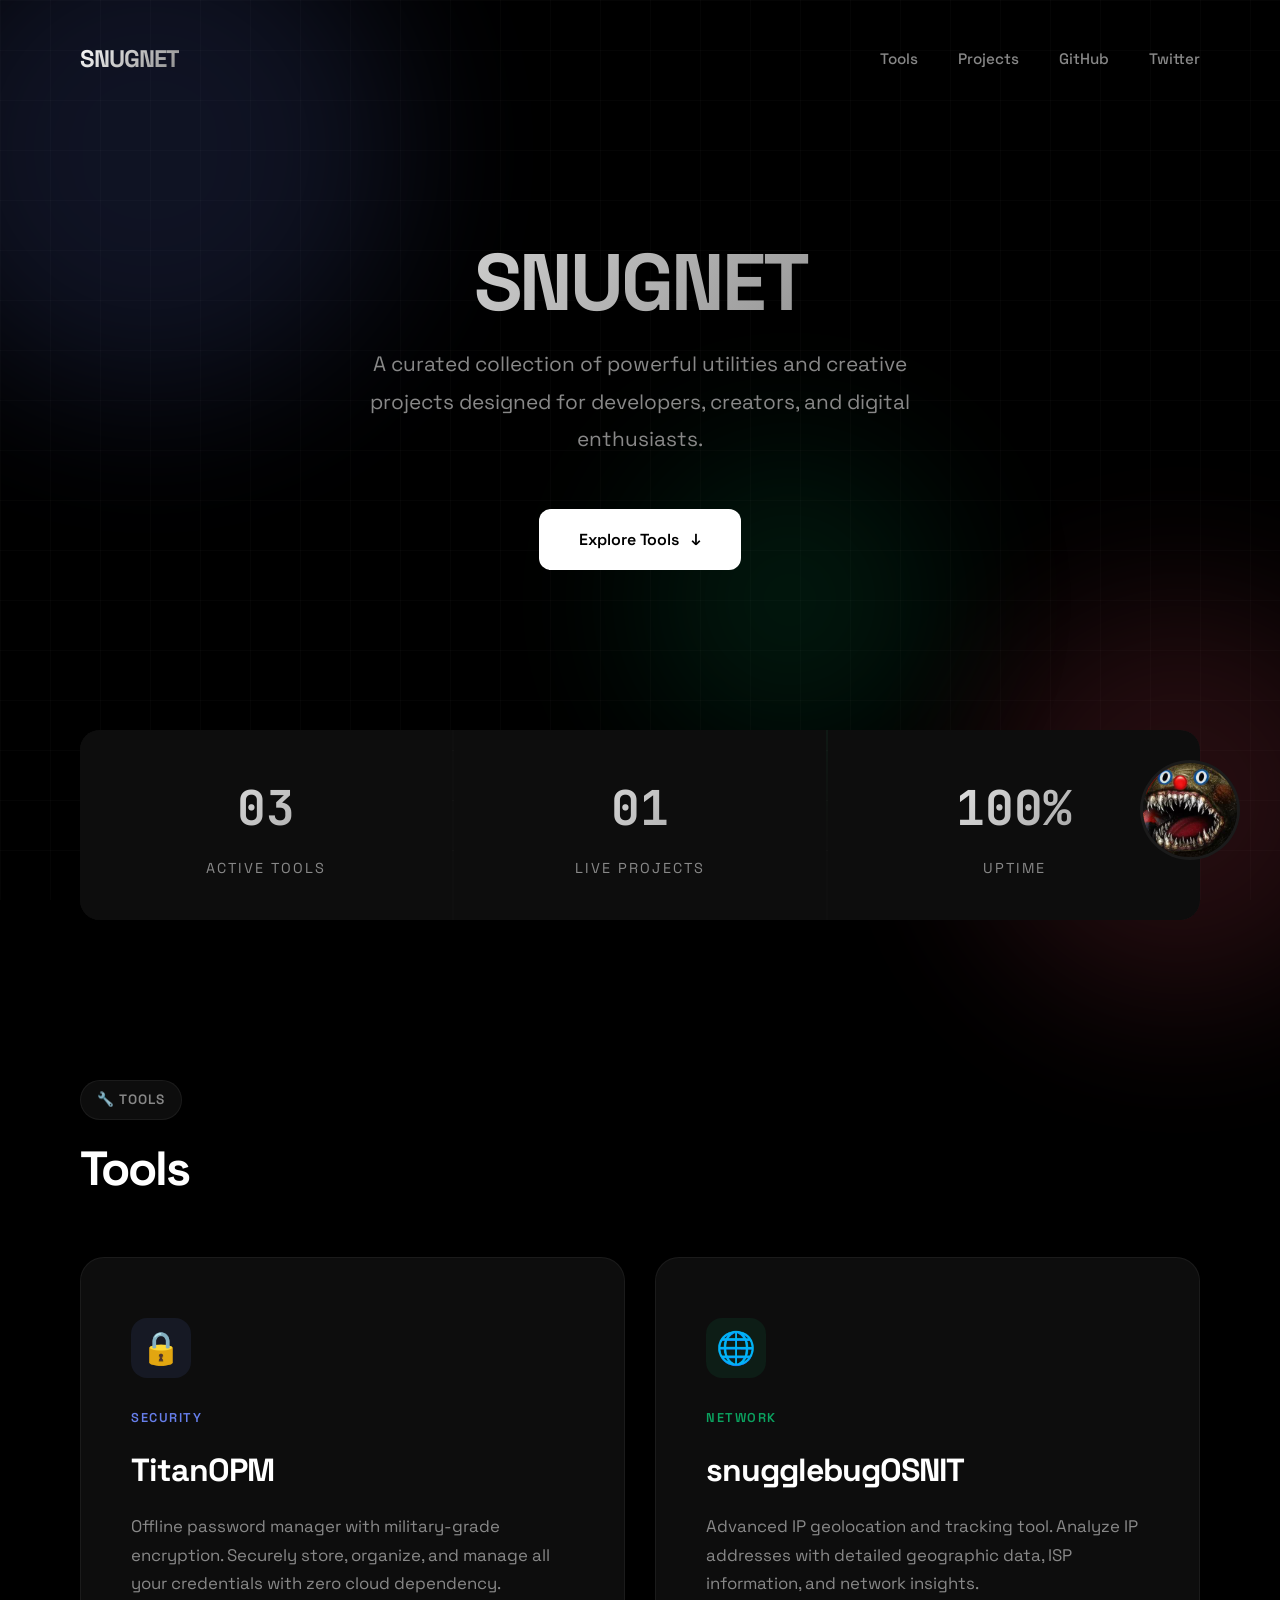
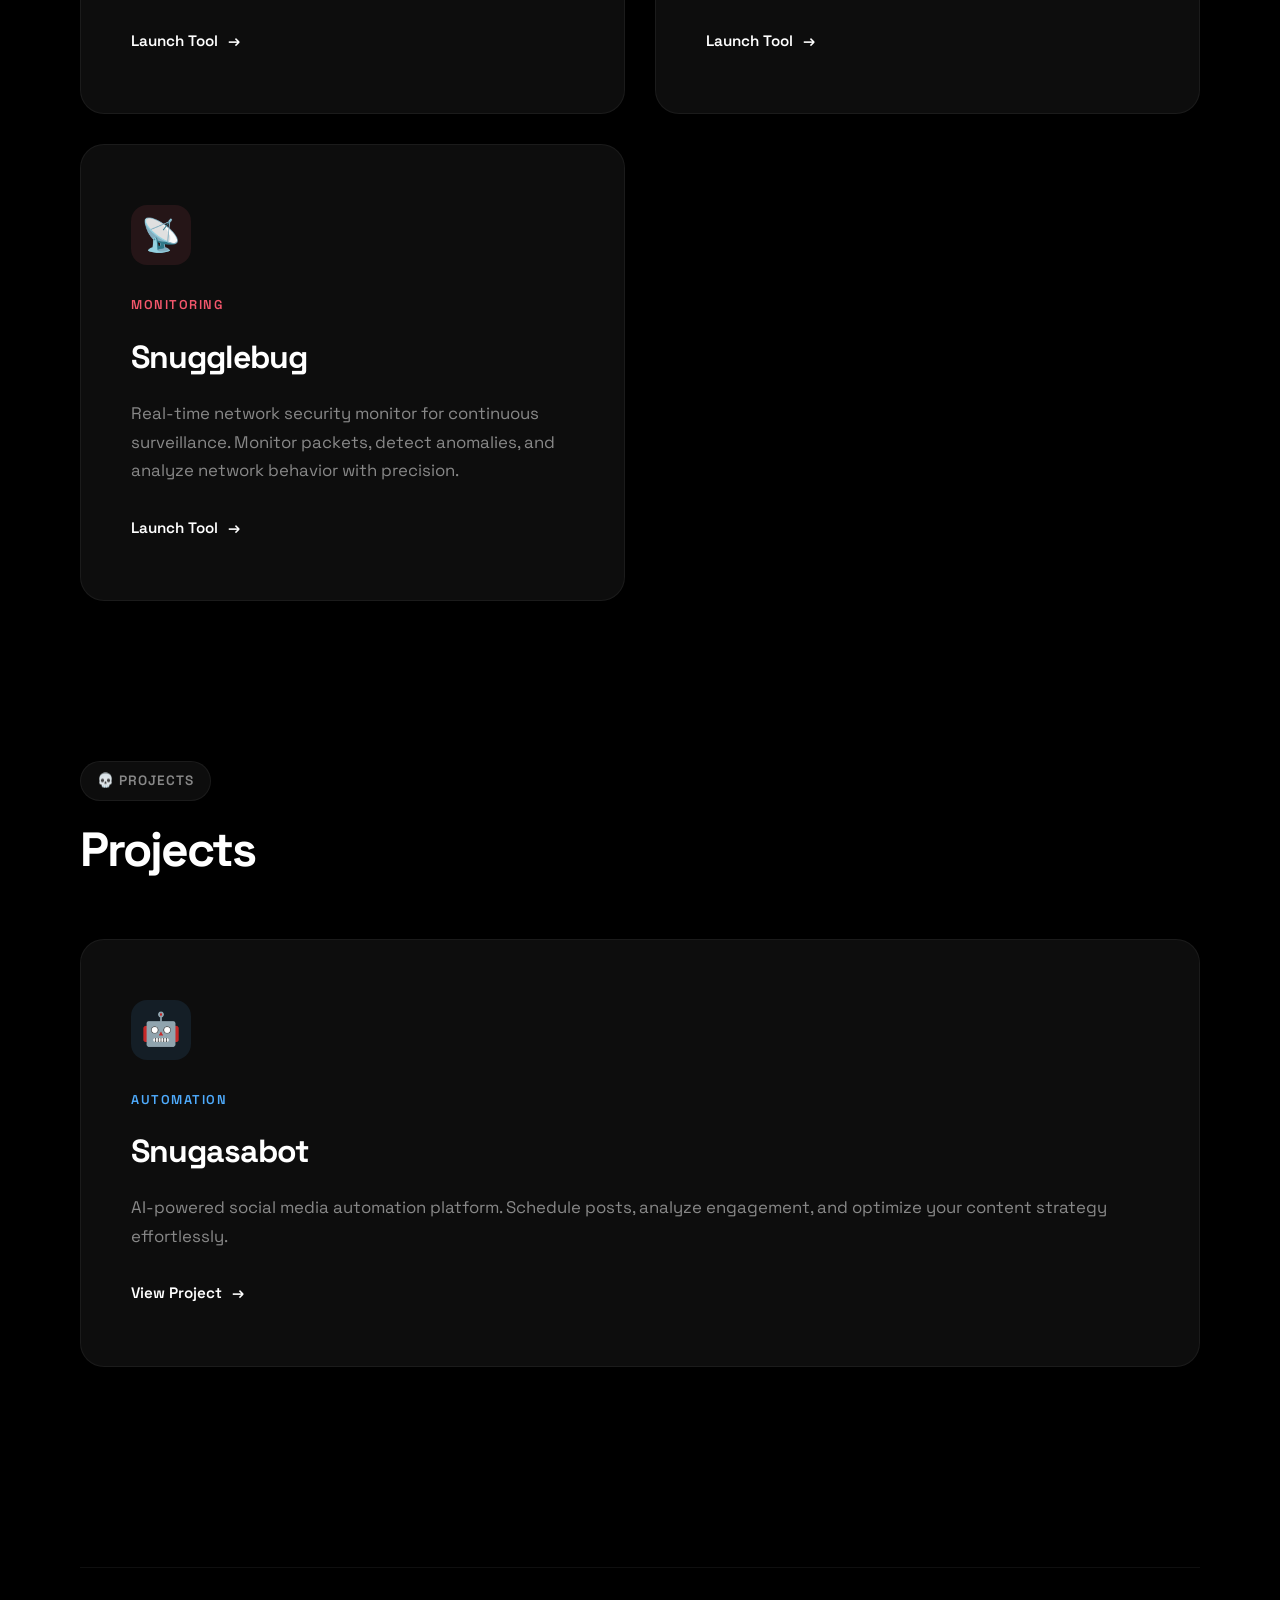
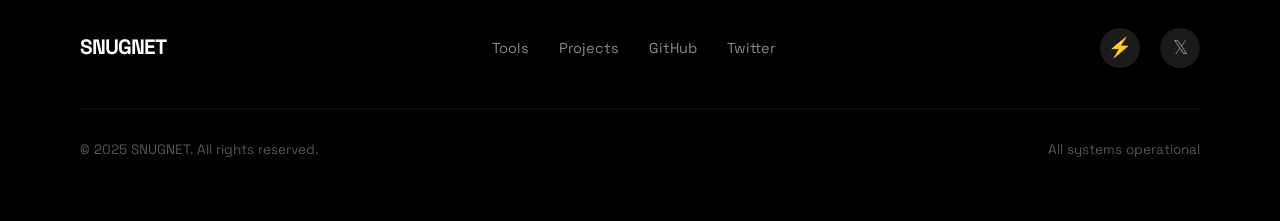
==== commit eb3da2da: "OSNIT UPDATE" ====
--- a/index.html
+++ b/index.html
@@ -696,9 +696,9 @@
                     <div class="card-accent"></div>
                     <div class="card-icon">🌐</div>
                     <div class="card-category">Network</div>
-                    <h3>Phages</h3>
+                    <h3>snugglebugOSNIT</h3>
                     <p>Advanced IP geolocation and tracking tool. Analyze IP addresses with detailed geographic data, ISP information, and network insights.</p>
-                    <a href="tools/phages.html" class="card-link">
+                    <a href="tools/snugglebug_osnit.html" class="card-link">
                         Launch Tool
                         <span class="card-arrow">→</span>
                     </a>
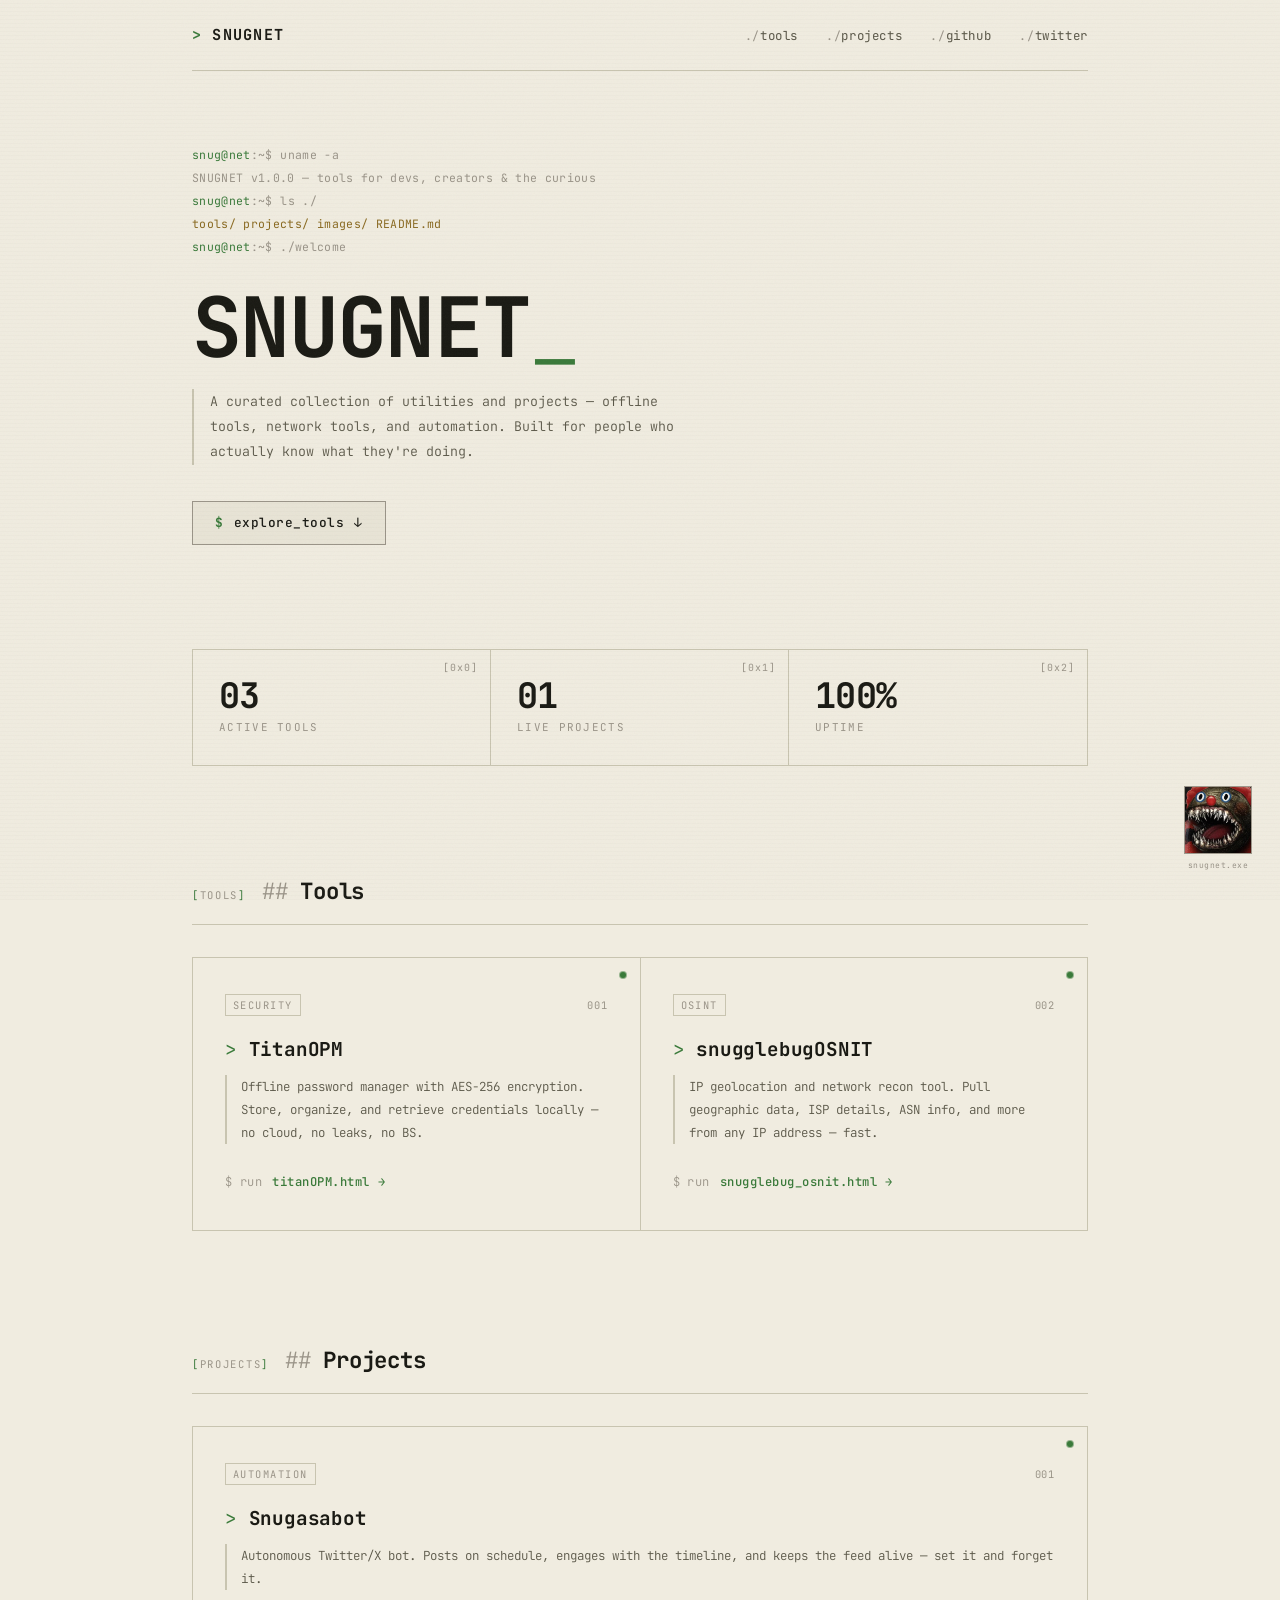
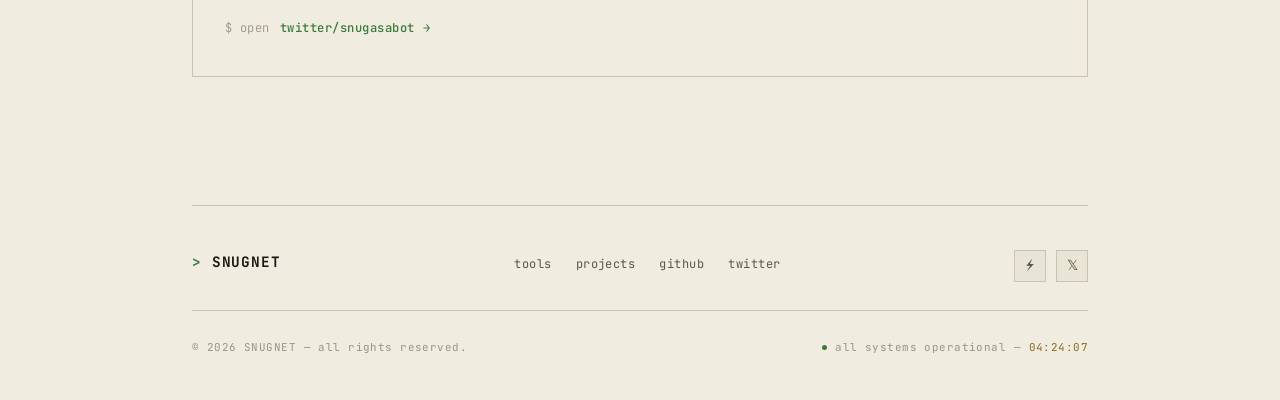
==== commit 359628b0: "redesign: terminal aesthetic" ====
--- a/index.html
+++ b/index.html
@@ -3,10 +3,10 @@
 <head>
     <meta charset="UTF-8">
     <meta name="viewport" content="width=device-width, initial-scale=1.0">
-    <title>SNUGNET</title>
+    <title>SNUGNET — tools & projects</title>
     <link rel="preconnect" href="https://fonts.googleapis.com">
     <link rel="preconnect" href="https://fonts.gstatic.com" crossorigin>
-    <link href="https://fonts.googleapis.com/css2?family=Space+Grotesk:wght@300;400;500;600;700&family=JetBrains+Mono:wght@400;600&display=swap" rel="stylesheet">
+    <link href="https://fonts.googleapis.com/css2?family=JetBrains+Mono:ital,wght@0,300;0,400;0,500;0,700;1,400&display=swap" rel="stylesheet">
     <style>
         * {
             margin: 0;
@@ -15,736 +15,633 @@
         }
 
         :root {
-            --bg: #000000;
-            --surface: #0d0d0d;
-            --surface-light: #1a1a1a;
-            --border: rgba(255, 255, 255, 0.06);
-            --text-primary: #ffffff;
-            --text-secondary: #888888;
-            --text-tertiary: #555555;
-            --gradient-blue: linear-gradient(135deg, #667eea 0%, #764ba2 100%);
-            --gradient-green: linear-gradient(135deg, #0ba360 0%, #3cba92 100%);
-            --gradient-pink: linear-gradient(135deg, #f093fb 0%, #f5576c 100%);
-            --gradient-purple: linear-gradient(135deg, #4facfe 0%, #00f2fe 100%);
-        }
-
-        @keyframes fadeIn {
-            from { opacity: 0; transform: translateY(20px); }
-            to { opacity: 1; transform: translateY(0); }
-        }
-
-        @keyframes float {
-            0%, 100% { transform: translateY(0px); }
-            50% { transform: translateY(-15px); }
-        }
-
-        @keyframes shimmer {
-            0% { background-position: -1000px 0; }
-            100% { background-position: 1000px 0; }
-        }
-
-        @keyframes spin {
-            from { transform: rotate(0deg); }
-            to { transform: rotate(360deg); }
-        }
-
-        @keyframes pulse {
-            0%, 100% { opacity: 1; }
-            50% { opacity: 0.5; }
+            --bg: #f0ece0;
+            --bg-alt: #e8e4d6;
+            --text: #1a1a14;
+            --text-dim: #5a5748;
+            --text-faint: #9a9488;
+            --green: #3a7a3a;
+            --amber: #8a6a20;
+            --border: #c8c4b0;
+            --border-strong: #9a9488;
         }
 
         html {
             scroll-behavior: smooth;
+            scroll-padding-top: 80px;
         }
 
         body {
-            font-family: 'Space Grotesk', -apple-system, BlinkMacSystemFont, sans-serif;
+            font-family: 'JetBrains Mono', 'Courier New', monospace;
             background: var(--bg);
-            color: var(--text-primary);
+            color: var(--text);
             line-height: 1.6;
             overflow-x: hidden;
-            position: relative;
-        }
-
-        /* Gradient orbs background */
-        .orb {
-            position: fixed;
-            border-radius: 50%;
-            filter: blur(80px);
-            opacity: 0.15;
-            pointer-events: none;
-            z-index: 0;
-        }
-
-        .orb-1 {
-            width: 500px;
-            height: 500px;
-            background: #667eea;
-            top: -100px;
-            left: -100px;
-        }
-
-        .orb-2 {
-            width: 400px;
-            height: 400px;
-            background: #f5576c;
-            bottom: -100px;
-            right: -100px;
-        }
-
-        .orb-3 {
-            width: 300px;
-            height: 300px;
-            background: #0ba360;
-            top: 50%;
-            left: 50%;
-            transform: translate(-50%, -50%);
-        }
-
-        /* Grid pattern */
+        }
+
+        /* Scanlines */
         body::before {
             content: '';
             position: fixed;
+            inset: 0;
+            background: repeating-linear-gradient(
+                to bottom,
+                transparent 0px,
+                transparent 3px,
+                rgba(0,0,0,0.011) 3px,
+                rgba(0,0,0,0.011) 4px
+            );
+            pointer-events: none;
+            z-index: 999;
+        }
+
+        /* Grain */
+        body::after {
+            content: '';
+            position: fixed;
+            inset: 0;
+            opacity: 0.035;
+            background-image: url("data:image/svg+xml,%3Csvg viewBox='0 0 200 200' xmlns='http://www.w3.org/2000/svg'%3E%3Cfilter id='n'%3E%3CfeTurbulence type='fractalNoise' baseFrequency='0.9' numOctaves='4' stitchTiles='stitch'/%3E%3C/filter%3E%3Crect width='100%25' height='100%25' filter='url(%23n)'/%3E%3C/svg%3E");
+            background-repeat: repeat;
+            background-size: 200px 200px;
+            pointer-events: none;
+            z-index: 998;
+        }
+
+        ::selection { background: var(--green); color: var(--bg); }
+
+        @keyframes blink      { 0%,100%{opacity:1} 50%{opacity:0} }
+        @keyframes fadeSlide  { from{opacity:0;transform:translateY(8px)} to{opacity:1;transform:translateY(0)} }
+        @keyframes pulse-ring { 0%{transform:scale(1);opacity:.5} 100%{transform:scale(2.2);opacity:0} }
+
+        .container {
+            max-width: 960px;
+            margin: 0 auto;
+            padding: 0 32px;
+        }
+
+        /* ─── NAV ─── */
+        nav {
+            position: sticky;
             top: 0;
-            left: 0;
-            width: 100%;
-            height: 100%;
-            background-image: 
-                linear-gradient(rgba(255, 255, 255, 0.02) 1px, transparent 1px),
-                linear-gradient(90deg, rgba(255, 255, 255, 0.02) 1px, transparent 1px);
-            background-size: 50px 50px;
-            pointer-events: none;
-            z-index: 1;
-        }
-
-        .container {
-            max-width: 1200px;
-            margin: 0 auto;
-            padding: 0 40px;
-            position: relative;
-            z-index: 2;
-        }
-
-        /* Navigation */
-        nav {
-            padding: 40px 0;
+            background: var(--bg);
+            padding: 22px 0;
+            border-bottom: 1px solid var(--border);
             display: flex;
             justify-content: space-between;
             align-items: center;
-            animation: fadeIn 0.6s ease;
+            animation: fadeSlide 0.4s ease both;
+            z-index: 100;
         }
 
         .nav-logo {
-            font-size: 1.5rem;
+            font-size: 0.95rem;
             font-weight: 700;
-            letter-spacing: -1px;
-            background: linear-gradient(135deg, #ffffff 0%, #888888 100%);
-            -webkit-background-clip: text;
-            -webkit-text-fill-color: transparent;
-        }
+            color: var(--text);
+            letter-spacing: 0.08em;
+        }
+
+        .nav-logo::before { content: '> '; color: var(--green); }
 
         .nav-links {
             display: flex;
-            gap: 40px;
+            gap: 28px;
             list-style: none;
         }
 
         .nav-links a {
-            color: var(--text-secondary);
+            color: var(--text-dim);
             text-decoration: none;
-            font-size: 0.95rem;
-            font-weight: 500;
-            transition: color 0.3s ease;
-            position: relative;
-        }
-
-        .nav-links a::after {
-            content: '';
-            position: absolute;
-            bottom: -5px;
-            left: 0;
-            width: 0;
-            height: 2px;
-            background: var(--text-primary);
-            transition: width 0.3s ease;
-        }
-
-        .nav-links a:hover {
-            color: var(--text-primary);
-        }
-
-        .nav-links a:hover::after {
-            width: 100%;
-        }
-
-        /* Hero Section */
+            font-size: 0.78rem;
+            letter-spacing: 0.05em;
+            transition: color 0.15s;
+        }
+
+        .nav-links a::before { content: './'; color: var(--text-faint); font-size: 0.72rem; }
+        .nav-links a:hover   { color: var(--green); }
+
+        /* ─── HERO ─── */
         .hero {
-            text-align: center;
-            padding: 120px 0 80px;
-            animation: fadeIn 0.8s ease;
-        }
+            padding: 72px 0 52px;
+            animation: fadeSlide 0.5s 0.1s ease both;
+        }
+
+        .hero-boot {
+            font-size: 0.72rem;
+            color: var(--text-faint);
+            margin-bottom: 28px;
+            line-height: 2;
+            letter-spacing: 0.03em;
+        }
+
+        .hero-boot .g { color: var(--green); }
+        .hero-boot .a { color: var(--amber); }
+        .hero-boot .dim { color: var(--text-faint); }
 
         .hero-title {
-            font-size: 5rem;
+            font-size: clamp(2.6rem, 7vw, 5.2rem);
             font-weight: 700;
-            letter-spacing: -3px;
+            letter-spacing: -0.02em;
+            color: var(--text);
+            line-height: 1;
             margin-bottom: 20px;
-            background: linear-gradient(135deg, #ffffff 0%, #666666 100%);
-            -webkit-background-clip: text;
-            -webkit-text-fill-color: transparent;
-            line-height: 1.1;
-        }
-
-        .hero-subtitle {
-            font-size: 1.3rem;
-            color: var(--text-secondary);
-            font-weight: 400;
-            max-width: 600px;
-            margin: 0 auto 50px;
-            line-height: 1.8;
+            display: inline-block;
+        }
+
+        .hero-title::after {
+            content: '_';
+            color: var(--green);
+            animation: blink 1.1s step-end infinite;
+            font-weight: 300;
+        }
+
+        .hero-desc {
+            font-size: 0.83rem;
+            color: var(--text-dim);
+            max-width: 520px;
+            line-height: 1.9;
+            margin-bottom: 36px;
+            font-weight: 300;
+            padding-left: 16px;
+            border-left: 2px solid var(--border);
         }
 
         .hero-cta {
             display: inline-flex;
             align-items: center;
-            gap: 12px;
-            padding: 18px 40px;
-            background: var(--text-primary);
-            color: var(--bg);
+            gap: 10px;
+            padding: 11px 22px;
+            border: 1px solid var(--border-strong);
+            background: var(--bg-alt);
+            color: var(--text);
             text-decoration: none;
-            font-weight: 600;
-            font-size: 1rem;
-            border-radius: 12px;
-            transition: all 0.3s ease;
-            position: relative;
-            overflow: hidden;
-        }
-
-        .hero-cta::before {
-            content: '';
-            position: absolute;
-            top: 0;
-            left: -100%;
-            width: 100%;
-            height: 100%;
-            background: linear-gradient(90deg, transparent, rgba(255,255,255,0.3), transparent);
-            transition: left 0.5s ease;
-        }
-
-        .hero-cta:hover::before {
-            left: 100%;
-        }
-
-        .hero-cta:hover {
-            transform: translateY(-2px);
-            box-shadow: 0 10px 40px rgba(255, 255, 255, 0.3);
-        }
-
-        /* Stats Bar */
+            font-family: inherit;
+            font-size: 0.8rem;
+            font-weight: 500;
+            letter-spacing: 0.04em;
+            transition: all 0.15s ease;
+        }
+
+        .hero-cta::before { content: '$ '; color: var(--green); font-weight: 700; }
+        .hero-cta:hover   { background: var(--text); color: var(--bg); border-color: var(--text); }
+        .hero-cta:hover::before { color: var(--bg-alt); }
+
+        /* ─── STATS ─── */
         .stats {
             display: grid;
             grid-template-columns: repeat(3, 1fr);
-            gap: 2px;
-            background: var(--border);
-            border-radius: 20px;
-            overflow: hidden;
-            margin: 80px 0;
+            border: 1px solid var(--border);
+            margin: 52px 0;
+            animation: fadeSlide 0.5s 0.2s ease both;
         }
 
         .stat {
-            background: var(--surface);
-            padding: 40px;
-            text-align: center;
+            padding: 28px 26px;
+            border-right: 1px solid var(--border);
+            position: relative;
+        }
+
+        .stat:last-child { border-right: none; }
+
+        .stat::before {
+            content: attr(data-index);
+            position: absolute;
+            top: 10px;
+            right: 12px;
+            font-size: 0.62rem;
+            color: var(--text-faint);
+            letter-spacing: 0.1em;
         }
 
         .stat-number {
-            font-size: 3rem;
+            font-size: 2.2rem;
             font-weight: 700;
-            background: linear-gradient(135deg, #ffffff 0%, #888888 100%);
-            -webkit-background-clip: text;
-            -webkit-text-fill-color: transparent;
-            margin-bottom: 10px;
-            font-family: 'JetBrains Mono', monospace;
+            color: var(--text);
+            letter-spacing: -0.02em;
+            line-height: 1;
+            margin-bottom: 6px;
         }
 
         .stat-label {
-            font-size: 0.9rem;
-            color: var(--text-secondary);
+            font-size: 0.68rem;
+            color: var(--text-faint);
             text-transform: uppercase;
-            letter-spacing: 2px;
-        }
-
-        /* Section */
-        .section {
-            padding: 80px 0;
-            animation: fadeIn 1s ease;
-        }
+            letter-spacing: 0.12em;
+        }
+
+        /* ─── SECTION ─── */
+        .section { padding: 56px 0; }
 
         .section-header {
-            margin-bottom: 60px;
+            display: flex;
+            align-items: baseline;
+            gap: 16px;
+            margin-bottom: 32px;
+            padding-bottom: 14px;
+            border-bottom: 1px solid var(--border);
         }
 
         .section-label {
-            display: inline-block;
-            padding: 8px 16px;
-            background: rgba(255, 255, 255, 0.05);
-            border: 1px solid var(--border);
-            border-radius: 20px;
-            font-size: 0.85rem;
-            font-weight: 600;
+            font-size: 0.66rem;
             text-transform: uppercase;
-            letter-spacing: 1px;
-            margin-bottom: 20px;
-            color: var(--text-secondary);
-        }
+            letter-spacing: 0.16em;
+            color: var(--text-faint);
+            white-space: nowrap;
+        }
+
+        .section-label::before { content: '['; color: var(--green); }
+        .section-label::after  { content: ']'; color: var(--green); }
 
         .section-title {
-            font-size: 3rem;
+            font-size: 1.4rem;
             font-weight: 700;
-            letter-spacing: -2px;
-            margin-bottom: 20px;
-            line-height: 1.2;
-        }
-
-        .section-description {
-            font-size: 1.2rem;
-            color: var(--text-secondary);
-            max-width: 700px;
-            line-height: 1.8;
-        }
-
-        /* Grid */
+            color: var(--text);
+            letter-spacing: -0.01em;
+        }
+
+        .section-title::before {
+            content: '## ';
+            color: var(--text-faint);
+            font-weight: 300;
+        }
+
+        /* ─── CARDS ─── */
         .grid {
             display: grid;
-            grid-template-columns: repeat(auto-fit, minmax(450px, 1fr));
-            gap: 30px;
-        }
-
-        /* Premium Cards */
+            grid-template-columns: repeat(auto-fit, minmax(400px, 1fr));
+            gap: 1px;
+            background: var(--border);
+            border: 1px solid var(--border);
+        }
+
         .card {
+            background: var(--bg);
+            padding: 36px 32px;
+            transition: background 0.15s ease;
             position: relative;
-            background: var(--surface);
+        }
+
+        .card:hover { background: var(--bg-alt); }
+
+        .card-top {
+            display: flex;
+            align-items: center;
+            justify-content: space-between;
+            margin-bottom: 18px;
+        }
+
+        .card-category {
+            font-size: 0.65rem;
+            text-transform: uppercase;
+            letter-spacing: 0.14em;
+            color: var(--text-faint);
             border: 1px solid var(--border);
-            border-radius: 24px;
-            padding: 60px 50px;
-            transition: all 0.4s cubic-bezier(0.4, 0, 0.2, 1);
-            overflow: hidden;
-            cursor: pointer;
-        }
-
-        /* Card gradient overlay */
-        .card::before {
-            content: '';
-            position: absolute;
-            top: 0;
-            left: 0;
-            width: 100%;
-            height: 100%;
-            background: linear-gradient(135deg, transparent 0%, rgba(255, 255, 255, 0.03) 100%);
-            opacity: 0;
-            transition: opacity 0.4s ease;
-        }
-
-        .card:hover::before {
-            opacity: 1;
-        }
-
-        /* Card shine effect */
-        .card::after {
-            content: '';
-            position: absolute;
-            top: -50%;
-            right: -50%;
-            width: 200%;
-            height: 200%;
-            background: linear-gradient(45deg, transparent 30%, rgba(255, 255, 255, 0.05) 50%, transparent 70%);
-            transform: translateX(-100%);
-            transition: transform 0.6s ease;
-        }
-
-        .card:hover::after {
-            transform: translateX(0);
-        }
-
-        .card:hover {
-            transform: translateY(-8px);
-            border-color: rgba(255, 255, 255, 0.15);
-            box-shadow: 0 30px 80px rgba(0, 0, 0, 0.3);
-        }
-
-        /* Card gradient accents */
-        .card-accent {
-            position: absolute;
-            top: 0;
-            left: 0;
-            width: 100%;
-            height: 4px;
-            opacity: 0;
-            transition: opacity 0.4s ease;
-        }
-
-        .card:hover .card-accent {
-            opacity: 1;
-        }
-
-        .card:nth-child(1) .card-accent { background: var(--gradient-blue); }
-        .card:nth-child(2) .card-accent { background: var(--gradient-green); }
-        .card:nth-child(3) .card-accent { background: var(--gradient-pink); }
-        #snugasabot-card .card-accent { background: var(--gradient-purple); }
-
-        .card-icon {
-            width: 60px;
-            height: 60px;
-            border-radius: 16px;
-            display: flex;
-            align-items: center;
-            justify-content: center;
-            font-size: 2rem;
-            margin-bottom: 30px;
-            position: relative;
-            z-index: 2;
-        }
-
-        .card:nth-child(1) .card-icon { background: rgba(102, 126, 234, 0.1); }
-        .card:nth-child(2) .card-icon { background: rgba(11, 163, 96, 0.1); }
-        .card:nth-child(3) .card-icon { background: rgba(245, 87, 108, 0.1); }
-        #snugasabot-card .card-icon { background: rgba(79, 172, 254, 0.1); }
-
-        .card-category {
-            font-size: 0.8rem;
-            font-weight: 600;
-            text-transform: uppercase;
-            letter-spacing: 1.5px;
-            margin-bottom: 16px;
-            position: relative;
-            z-index: 2;
-        }
-
-        .card:nth-child(1) .card-category { color: #667eea; }
-        .card:nth-child(2) .card-category { color: #0ba360; }
-        .card:nth-child(3) .card-category { color: #f5576c; }
-        #snugasabot-card .card-category { color: #4facfe; }
+            padding: 2px 7px;
+        }
+
+        .card-index {
+            font-size: 0.65rem;
+            color: var(--text-faint);
+            letter-spacing: 0.08em;
+        }
 
         .card h3 {
-            font-size: 2rem;
+            font-size: 1.2rem;
             font-weight: 700;
-            letter-spacing: -1px;
-            margin-bottom: 16px;
-            position: relative;
-            z-index: 2;
+            color: var(--text);
+            letter-spacing: -0.01em;
+            margin-bottom: 10px;
+        }
+
+        .card h3::before {
+            content: '> ';
+            color: var(--green);
+            font-weight: 400;
         }
 
         .card p {
-            font-size: 1.05rem;
-            line-height: 1.7;
-            color: var(--text-secondary);
-            margin-bottom: 30px;
-            position: relative;
-            z-index: 2;
+            font-size: 0.78rem;
+            line-height: 1.85;
+            color: var(--text-dim);
+            margin-bottom: 24px;
+            font-weight: 300;
+            padding-left: 14px;
+            border-left: 2px solid var(--border);
         }
 
         .card-link {
             display: inline-flex;
             align-items: center;
-            gap: 10px;
-            color: var(--text-primary);
+            gap: 8px;
+            color: var(--green);
             text-decoration: none;
-            font-weight: 600;
-            font-size: 0.95rem;
-            position: relative;
-            z-index: 2;
-            transition: gap 0.3s ease;
-        }
-
-        .card-link:hover {
-            gap: 15px;
-        }
-
-        .card-arrow {
-            transition: transform 0.3s ease;
-        }
-
-        .card-link:hover .card-arrow {
-            transform: translateX(4px);
-        }
-
-        /* Floating mascot */
+            font-size: 0.76rem;
+            font-weight: 500;
+            letter-spacing: 0.04em;
+            transition: gap 0.15s ease, color 0.15s;
+        }
+
+        .card-link::before {
+            content: '$ run';
+            color: var(--text-faint);
+            font-weight: 300;
+            margin-right: 2px;
+        }
+
+        #snugasabot-card .card-link::before { content: '$ open'; }
+
+        .card-link:hover { color: var(--text); gap: 14px; }
+
+        /* Pulsing status dot */
+        .card-status {
+            position: absolute;
+            top: 14px;
+            right: 14px;
+            width: 6px;
+            height: 6px;
+            border-radius: 50%;
+            background: var(--green);
+        }
+
+        .card-status::after {
+            content: '';
+            position: absolute;
+            inset: -1px;
+            border-radius: 50%;
+            background: var(--green);
+            opacity: 0.5;
+            animation: pulse-ring 2s ease-out infinite;
+        }
+
+        /* ─── FOOTER ─── */
+        footer {
+            border-top: 1px solid var(--border);
+            padding: 44px 0;
+            margin-top: 72px;
+        }
+
+        .footer-top {
+            display: flex;
+            justify-content: space-between;
+            align-items: flex-start;
+            flex-wrap: wrap;
+            gap: 24px;
+            margin-bottom: 28px;
+            padding-bottom: 28px;
+            border-bottom: 1px solid var(--border);
+        }
+
+        .footer-logo {
+            font-size: 0.9rem;
+            font-weight: 700;
+            letter-spacing: 0.06em;
+            color: var(--text);
+        }
+
+        .footer-logo::before { content: '> '; color: var(--green); }
+
+        .footer-links {
+            display: flex;
+            gap: 24px;
+            list-style: none;
+        }
+
+        .footer-links a {
+            color: var(--text-dim);
+            text-decoration: none;
+            font-size: 0.75rem;
+            letter-spacing: 0.04em;
+            transition: color 0.15s;
+        }
+
+        .footer-links a:hover { color: var(--green); }
+
+        .footer-social { display: flex; gap: 10px; }
+
+        .footer-social a {
+            display: flex;
+            align-items: center;
+            justify-content: center;
+            width: 32px;
+            height: 32px;
+            border: 1px solid var(--border);
+            background: var(--bg-alt);
+            color: var(--text-dim);
+            text-decoration: none;
+            font-size: 0.85rem;
+            transition: all 0.15s ease;
+        }
+
+        .footer-social a:hover { background: var(--text); color: var(--bg); border-color: var(--text); }
+
+        .footer-bottom {
+            display: flex;
+            justify-content: space-between;
+            align-items: center;
+            font-size: 0.68rem;
+            color: var(--text-faint);
+            letter-spacing: 0.04em;
+            flex-wrap: wrap;
+            gap: 8px;
+        }
+
+        .footer-status {
+            display: flex;
+            align-items: center;
+            gap: 8px;
+        }
+
+        .status-dot {
+            width: 5px;
+            height: 5px;
+            border-radius: 50%;
+            background: var(--green);
+        }
+
+        #live-clock { color: var(--amber); }
+
+        /* ─── MASCOT ─── */
         .mascot-wrapper {
             position: fixed;
-            bottom: 40px;
-            right: 40px;
-            z-index: 1000;
+            bottom: 28px;
+            right: 28px;
+            z-index: 100;
         }
 
         .mascot {
-            width: 100px;
-            height: 100px;
-            border-radius: 50%;
-            border: 3px solid var(--border);
-            background: var(--surface);
-            cursor: pointer;
-            transition: all 0.3s ease;
-            animation: float 6s ease-in-out infinite;
+            width: 68px;
+            height: 68px;
+            border-radius: 0;
+            border: 1px solid var(--border-strong);
             display: block;
+            transition: all 0.2s ease;
+            filter: grayscale(25%) sepia(10%);
         }
 
         .mascot:hover {
-            transform: scale(1.1) rotate(5deg);
-            border-color: rgba(255, 255, 255, 0.2);
-            box-shadow: 0 20px 60px rgba(0, 0, 0, 0.5);
-        }
-
-        /* Footer */
-        footer {
-            border-top: 1px solid var(--border);
-            padding: 60px 0;
-            margin-top: 120px;
-        }
-
-        .footer-content {
-            display: flex;
-            justify-content: space-between;
-            align-items: center;
-            flex-wrap: wrap;
-            gap: 30px;
-        }
-
-        .footer-logo {
-            font-size: 1.3rem;
-            font-weight: 700;
-            letter-spacing: -1px;
-        }
-
-        .footer-links {
-            display: flex;
-            gap: 30px;
-            list-style: none;
-        }
-
-        .footer-links a {
-            color: var(--text-secondary);
-            text-decoration: none;
-            font-size: 0.9rem;
-            transition: color 0.3s ease;
-        }
-
-        .footer-links a:hover {
-            color: var(--text-primary);
-        }
-
-        .footer-social {
-            display: flex;
-            gap: 20px;
-        }
-
-        .footer-social a {
-            width: 40px;
-            height: 40px;
-            border-radius: 50%;
-            background: var(--surface-light);
-            display: flex;
-            align-items: center;
-            justify-content: center;
-            color: var(--text-secondary);
-            text-decoration: none;
-            transition: all 0.3s ease;
-            font-size: 1.2rem;
-        }
-
-        .footer-social a:hover {
-            background: var(--text-primary);
-            color: var(--bg);
-            transform: translateY(-3px);
-        }
-
-        .footer-bottom {
-            margin-top: 40px;
-            padding-top: 30px;
-            border-top: 1px solid var(--border);
-            display: flex;
-            justify-content: space-between;
-            align-items: center;
-            font-size: 0.85rem;
-            color: var(--text-tertiary);
-        }
-
-        /* Responsive */
-        @media (max-width: 1024px) {
-            .grid {
-                grid-template-columns: 1fr;
-            }
-
-            .stats {
-                grid-template-columns: 1fr;
-            }
-        }
-
+            filter: grayscale(0%);
+            outline: 2px solid var(--border-strong);
+            outline-offset: 2px;
+            transform: translate(-2px, -2px);
+        }
+
+        .mascot-label {
+            display: block;
+            text-align: center;
+            margin-top: 5px;
+            font-size: 0.5rem;
+            color: var(--text-faint);
+            letter-spacing: 0.06em;
+        }
+
+        /* ─── SCROLLBAR ─── */
+        ::-webkit-scrollbar { width: 5px; }
+        ::-webkit-scrollbar-track { background: var(--bg); }
+        ::-webkit-scrollbar-thumb { background: var(--border-strong); }
+        ::-webkit-scrollbar-thumb:hover { background: var(--text-faint); }
+
+        /* ─── RESPONSIVE ─── */
         @media (max-width: 768px) {
-            .container {
-                padding: 0 20px;
-            }
-
-            .hero {
-                padding: 80px 0 60px;
-            }
-
-            .hero-title {
-                font-size: 2.5rem;
-            }
-
-            .hero-subtitle {
-                font-size: 1.1rem;
-            }
-
-            .section-title {
-                font-size: 2rem;
-            }
-
-            .card {
-                padding: 40px 30px;
-            }
-
-            .nav-links {
-                display: none;
-            }
-
-            .mascot-wrapper {
-                bottom: 20px;
-                right: 20px;
-            }
-
-            .mascot {
-                width: 70px;
-                height: 70px;
-            }
-
-            .footer-content {
-                flex-direction: column;
-                text-align: center;
-            }
-
-            .footer-bottom {
-                flex-direction: column;
-                gap: 10px;
-            }
-        }
-
-        /* Smooth scroll */
-        html {
-            scroll-padding-top: 100px;
+            .container { padding: 0 18px; }
+            .nav-links  { display: none; }
+            .stats      { grid-template-columns: 1fr; }
+            .stat       { border-right: none; border-bottom: 1px solid var(--border); }
+            .stat:last-child { border-bottom: none; }
+            .grid       { grid-template-columns: 1fr; }
+            .hero-title { font-size: 2.4rem; }
+            .section-header { flex-direction: column; gap: 6px; }
+            .footer-top { flex-direction: column; }
+            .footer-bottom { flex-direction: column; text-align: center; }
+            .mascot-wrapper { bottom: 14px; right: 14px; }
+            .mascot { width: 50px; height: 50px; }
+        }
+
+        /* ─── REVEAL ─── */
+        .reveal {
+            opacity: 0;
+            transform: translateY(10px);
+            transition: opacity 0.45s ease, transform 0.45s ease;
+        }
+
+        .reveal.visible {
+            opacity: 1;
+            transform: translateY(0);
         }
     </style>
 </head>
 <body>
-    <div class="orb orb-1"></div>
-    <div class="orb orb-2"></div>
-    <div class="orb orb-3"></div>
 
     <div class="container">
+
+        <!-- NAV -->
         <nav>
             <div class="nav-logo">SNUGNET</div>
             <ul class="nav-links">
-                <li><a href="#tools">Tools</a></li>
-                <li><a href="#projects">Projects</a></li>
-                <li><a href="https://github.com/orcatane" target="_blank">GitHub</a></li>
-                <li><a href="https://twitter.com/snugnet" target="_blank">Twitter</a></li>
+                <li><a href="#tools">tools</a></li>
+                <li><a href="#projects">projects</a></li>
+                <li><a href="https://github.com/orcatane" target="_blank">github</a></li>
+                <li><a href="https://twitter.com/snugnet" target="_blank">twitter</a></li>
             </ul>
         </nav>
 
+        <!-- HERO -->
         <section class="hero">
+            <div class="hero-boot">
+                <div><span class="g">snug@net</span><span class="dim">:~$</span> uname -a</div>
+                <div class="dim">SNUGNET v1.0.0 — tools for devs, creators &amp; the curious</div>
+                <div><span class="g">snug@net</span><span class="dim">:~$</span> ls ./</div>
+                <div class="a">tools/  projects/  images/  README.md</div>
+                <div><span class="g">snug@net</span><span class="dim">:~$</span> ./welcome</div>
+            </div>
             <h1 class="hero-title">SNUGNET</h1>
-            <p class="hero-subtitle">A curated collection of powerful utilities and creative projects designed for developers, creators, and digital enthusiasts.</p>
+            <p class="hero-desc">A curated collection of utilities and projects — offline tools, network tools, and automation. Built for people who actually know what they're doing.</p>
             <a href="#tools" class="hero-cta">
-                Explore Tools
+                explore_tools
                 <span>↓</span>
             </a>
         </section>
 
-        <div class="stats">
-            <div class="stat">
+        <!-- STATS -->
+        <div class="stats reveal">
+            <div class="stat" data-index="[0x0]">
                 <div class="stat-number">03</div>
                 <div class="stat-label">Active Tools</div>
             </div>
-            <div class="stat">
+            <div class="stat" data-index="[0x1]">
                 <div class="stat-number">01</div>
                 <div class="stat-label">Live Projects</div>
             </div>
-            <div class="stat">
+            <div class="stat" data-index="[0x2]">
                 <div class="stat-number">100%</div>
                 <div class="stat-label">Uptime</div>
             </div>
         </div>
 
-        <section id="tools" class="section">
+        <!-- TOOLS -->
+        <section id="tools" class="section reveal">
             <div class="section-header">
-                <span class="section-label">🔧 Tools</span>
+                <span class="section-label">tools</span>
                 <h2 class="section-title">Tools</h2>
             </div>
             <div class="grid">
                 <div class="card">
-                    <div class="card-accent"></div>
-                    <div class="card-icon">🔒</div>
-                    <div class="card-category">Security</div>
+                    <div class="card-status"></div>
+                    <div class="card-top">
+                        <span class="card-category">Security</span>
+                        <span class="card-index">001</span>
+                    </div>
                     <h3>TitanOPM</h3>
-                    <p>Offline password manager with military-grade encryption. Securely store, organize, and manage all your credentials with zero cloud dependency.</p>
+                    <p>Offline password manager with AES-256 encryption. Store, organize, and retrieve credentials locally — no cloud, no leaks, no BS.</p>
                     <a href="tools/TitanOPM/titanOPM.html" class="card-link">
-                        Launch Tool
-                        <span class="card-arrow">→</span>
+                        titanOPM.html <span>→</span>
                     </a>
                 </div>
                 <div class="card">
-                    <div class="card-accent"></div>
-                    <div class="card-icon">🌐</div>
-                    <div class="card-category">Network</div>
+                    <div class="card-status"></div>
+                    <div class="card-top">
+                        <span class="card-category">OSINT</span>
+                        <span class="card-index">002</span>
+                    </div>
                     <h3>snugglebugOSNIT</h3>
-                    <p>Advanced IP geolocation and tracking tool. Analyze IP addresses with detailed geographic data, ISP information, and network insights.</p>
+                    <p>IP geolocation and network recon tool. Pull geographic data, ISP details, ASN info, and more from any IP address — fast.</p>
                     <a href="tools/snugglebug_osnit.html" class="card-link">
-                        Launch Tool
-                        <span class="card-arrow">→</span>
+                        snugglebug_osnit.html <span>→</span>
                     </a>
                 </div>
-                <div class="card">
-                    <div class="card-accent"></div>
-                    <div class="card-icon">📡</div>
-                    <div class="card-category">Monitoring</div>
-                    <h3>Snugglebug</h3>
-                    <p>Real-time network security monitor for continuous surveillance. Monitor packets, detect anomalies, and analyze network behavior with precision.</p>
-                    <a href="tools/Snugglebug/snugglebug.html" class="card-link">
-                        Launch Tool
-                        <span class="card-arrow">→</span>
+                
+        </section>
+
+        <!-- PROJECTS -->
+        <section id="projects" class="section reveal">
+            <div class="section-header">
+                <span class="section-label">projects</span>
+                <h2 class="section-title">Projects</h2>
+            </div>
+            <div class="grid">
+                <div class="card" id="snugasabot-card">
+                    <div class="card-status"></div>
+                    <div class="card-top">
+                        <span class="card-category">Automation</span>
+                        <span class="card-index">001</span>
+                    </div>
+                    <h3>Snugasabot</h3>
+                    <p>Autonomous Twitter/X bot. Posts on schedule, engages with the timeline, and keeps the feed alive — set it and forget it.</p>
+                    <a href="https://twitter.com/snugasabot" target="_blank" class="card-link">
+                        twitter/snugasabot <span>→</span>
                     </a>
                 </div>
             </div>
         </section>
 
-        <section id="projects" class="section">
-            <div class="section-header">
-                <span class="section-label">💀 Projects</span>
-                <h2 class="section-title">Projects</h2>
-            </div>
-            <div class="grid">
-                <div class="card" id="snugasabot-card">
-                    <div class="card-accent"></div>
-                    <div class="card-icon">🤖</div>
-                    <div class="card-category">Automation</div>
-                    <h3>Snugasabot</h3>
-                    <p>AI-powered social media automation platform. Schedule posts, analyze engagement, and optimize your content strategy effortlessly.</p>
-                    <a href="https://twitter.com/snugasabot" target="_blank" class="card-link">
-                        View Project
-                        <span class="card-arrow">→</span>
-                    </a>
-                </div>
-            </div>
-        </section>
-
+        <!-- FOOTER -->
         <footer>
-            <div class="footer-content">
+            <div class="footer-top">
                 <div class="footer-logo">SNUGNET</div>
                 <ul class="footer-links">
-                    <li><a href="#tools">Tools</a></li>
-                    <li><a href="#projects">Projects</a></li>
-                    <li><a href="https://github.com/orcatane" target="_blank">GitHub</a></li>
-                    <li><a href="https://twitter.com/snugnet" target="_blank">Twitter</a></li>
+                    <li><a href="#tools">tools</a></li>
+                    <li><a href="#projects">projects</a></li>
+                    <li><a href="https://github.com/orcatane" target="_blank">github</a></li>
+                    <li><a href="https://twitter.com/snugnet" target="_blank">twitter</a></li>
                 </ul>
                 <div class="footer-social">
                     <a href="https://github.com/orcatane" target="_blank" aria-label="GitHub">⚡</a>
@@ -752,98 +649,59 @@
                 </div>
             </div>
             <div class="footer-bottom">
-                <p>&copy; 2025 SNUGNET. All rights reserved.</p>
-                <p>All systems operational</p>
+                <span>© 2026 SNUGNET — all rights reserved.</span>
+                <div class="footer-status">
+                    <div class="status-dot"></div>
+                    <span>all systems operational &mdash; <span id="live-clock"></span></span>
+                </div>
             </div>
         </footer>
+
     </div>
 
+    <!-- MASCOT -->
     <div class="mascot-wrapper">
         <a href="https://twitter.com/snugnet" target="_blank">
             <img src="images/mascot.jpg" alt="Mascot" class="mascot">
         </a>
+        <span class="mascot-label">snugnet.exe</span>
     </div>
 
     <script>
-        // Smooth scroll for anchor links
+        // Live clock
+        function updateClock() {
+            const now = new Date();
+            const t = now.toLocaleTimeString('en-US', { hour12: false });
+            document.getElementById('live-clock').textContent = t;
+        }
+        updateClock();
+        setInterval(updateClock, 1000);
+
+        // Smooth scroll
         document.querySelectorAll('a[href^="#"]').forEach(anchor => {
             anchor.addEventListener('click', function (e) {
                 e.preventDefault();
                 const target = document.querySelector(this.getAttribute('href'));
-                if (target) {
-                    target.scrollIntoView({
-                        behavior: 'smooth',
-                        block: 'start'
-                    });
-                }
+                if (target) target.scrollIntoView({ behavior: 'smooth', block: 'start' });
             });
         });
 
-        // Parallax effect on mouse move
-        let mouseX = 0;
-        let mouseY = 0;
-        
-        document.addEventListener('mousemove', (e) => {
-            mouseX = e.clientX / window.innerWidth - 0.5;
-            mouseY = e.clientY / window.innerHeight - 0.5;
-        });
-
-        function animateOrbs() {
-            const orbs = document.querySelectorAll('.orb');
-            orbs.forEach((orb, index) => {
-                const speed = (index + 1) * 20;
-                const x = mouseX * speed;
-                const y = mouseY * speed;
-                orb.style.transform = `translate(${x}px, ${y}px)`;
-            });
-            requestAnimationFrame(animateOrbs);
-        }
-
-        animateOrbs();
-
-        // Card tilt effect
-        const cards = document.querySelectorAll('.card');
-        
-        cards.forEach(card => {
-            card.addEventListener('mousemove', (e) => {
-                const rect = card.getBoundingClientRect();
-                const x = e.clientX - rect.left;
-                const y = e.clientY - rect.top;
-                
-                const centerX = rect.width / 2;
-                const centerY = rect.height / 2;
-                
-                const rotateX = (y - centerY) / 20;
-                const rotateY = (centerX - x) / 20;
-                
-                card.style.transform = `perspective(1000px) rotateX(${rotateX}deg) rotateY(${rotateY}deg) translateY(-8px)`;
-            });
-            
-            card.addEventListener('mouseleave', () => {
-                card.style.transform = '';
-            });
-        });
-
-        // Fade in on scroll
-        const observerOptions = {
-            threshold: 0.1,
-            rootMargin: '0px 0px -100px 0px'
-        };
-
+        // Scroll reveal with stagger
         const observer = new IntersectionObserver((entries) => {
             entries.forEach(entry => {
                 if (entry.isIntersecting) {
-                    entry.target.style.opacity = '1';
-                    entry.target.style.transform = 'translateY(0)';
+                    entry.target.classList.add('visible');
+                    observer.unobserve(entry.target);
                 }
             });
-        }, observerOptions);
-
-        document.querySelectorAll('.card, .section').forEach(el => {
-            el.style.opacity = '0';
-            el.style.transform = 'translateY(20px)';
-            el.style.transition = 'opacity 0.6s ease, transform 0.6s ease';
-            observer.observe(el);
+        }, { threshold: 0.06, rootMargin: '0px 0px -50px 0px' });
+
+        document.querySelectorAll('.reveal').forEach(el => observer.observe(el));
+
+        document.querySelectorAll('.card').forEach((card, i) => {
+            card.style.transitionDelay = `${i * 0.06}s`;
+            card.classList.add('reveal');
+            observer.observe(card);
         });
     </script>
 </body>
